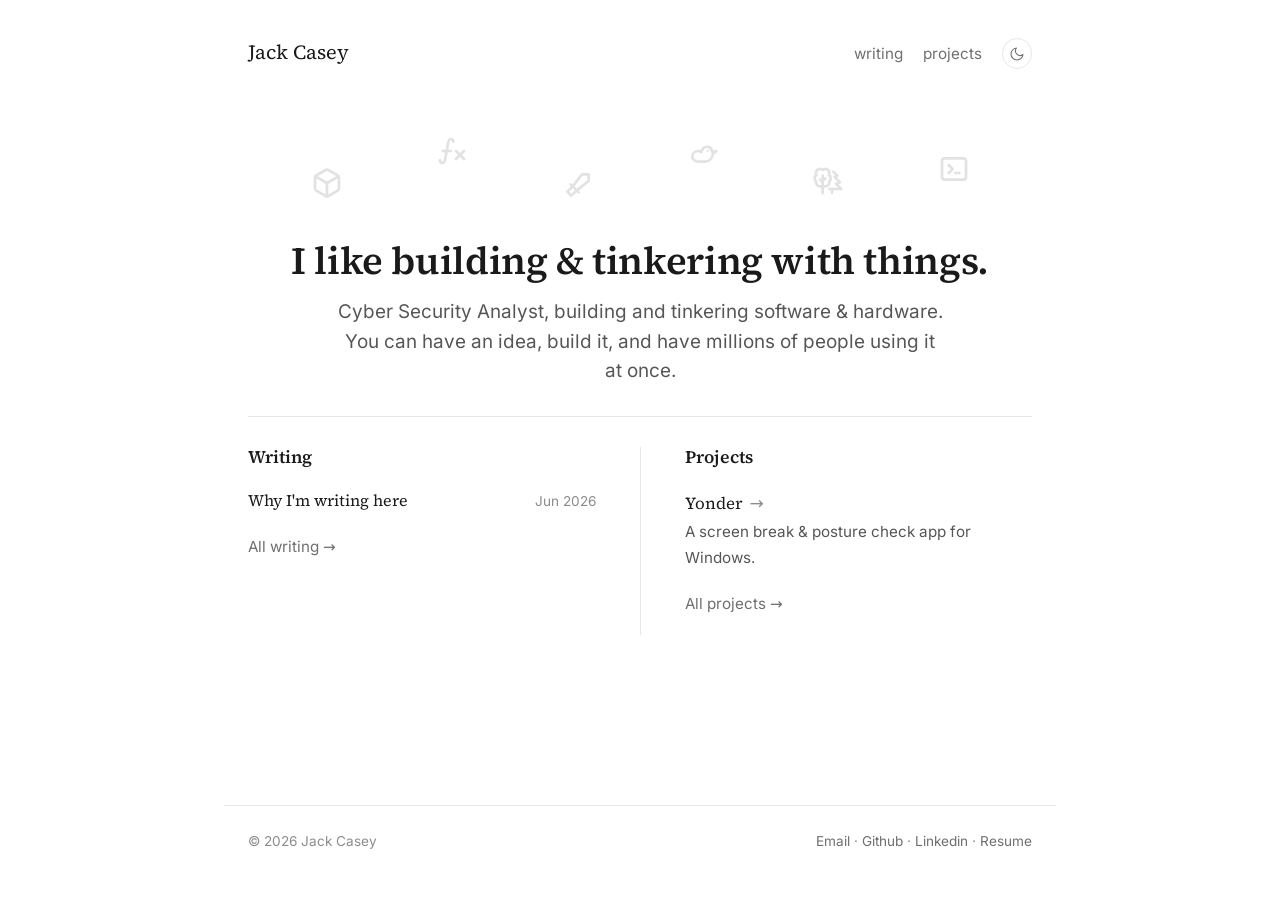
==== index.html @ 2801d140 "update" ====
<!doctype html>
<html lang="en">
<head>
  <meta charset="utf-8">
  <meta name="viewport" content="width=device-width, initial-scale=1">
  <title>Jack Casey — security engineer and builder</title>
  <meta name="description" content="Personal site of Jack Casey — security engineer who likes building clean software that people actually use.">
  <link rel="icon" href="/assets/favicon.svg" type="image/svg+xml">
  <link rel="stylesheet" href="/assets/style.css">
  <script src="/assets/theme.js"></script>
</head>
<body>
  <a class="skip-link" href="#main">Skip to content</a>

  <header class="site-header wrap">
    <a class="brand" href="/">Jack Casey</a>
    <nav class="site-nav" aria-label="Primary">
      <a href="/writing/">Writing</a>
      <a href="/projects/">Projects</a>
      <button class="theme-toggle" type="button" data-theme-toggle aria-label="Toggle dark mode" aria-pressed="false">
        <svg class="icon icon-moon" viewBox="0 0 24 24" fill="none" stroke="currentColor" stroke-width="1.6" stroke-linecap="round" stroke-linejoin="round" aria-hidden="true"><path d="M21 12.8A9 9 0 1 1 11.2 3a7 7 0 0 0 9.8 9.8z"/></svg>
        <svg class="icon icon-sun" viewBox="0 0 24 24" fill="none" stroke="currentColor" stroke-width="1.6" stroke-linecap="round" stroke-linejoin="round" aria-hidden="true"><circle cx="12" cy="12" r="4"/><path d="M12 2v2M12 20v2M4.9 4.9l1.4 1.4M17.7 17.7l1.4 1.4M2 12h2M20 12h2M4.9 19.1l1.4-1.4M17.7 6.3l1.4-1.4"/></svg>
      </button>
    </nav>
  </header>

  <main class="wrap fade-in" id="main">
    <section class="intro">
      <div class="doodles" aria-hidden="true">
    <span class="doodle d-cube p1"><svg viewBox="0 0 24 24" fill="none" stroke="currentColor" stroke-width="2" stroke-linecap="round" stroke-linejoin="round"><path d="M21 16.008v-8.018a1.98 1.98 0 0 0 -1 -1.717l-7 -4.008a2.016 2.016 0 0 0 -2 0l-7 4.008c-.619 .355 -1 1.01 -1 1.718v8.018c0 .709 .381 1.363 1 1.717l7 4.008a2.016 2.016 0 0 0 2 0l7 -4.008c.619 -.355 1 -1.01 1 -1.718z"/><path d="M12 22v-10"/><path d="M12 12l8.73 -5.04"/><path d="M3.27 6.96l8.73 5.04"/></svg></span>
    <span class="doodle d-sword p2"><svg viewBox="0 0 24 24" fill="none" stroke="currentColor" stroke-width="2" stroke-linecap="round" stroke-linejoin="round"><path d="M20 4v5l-9 7l-4 4l-3 -3l4 -4l7 -9z"/><path d="M6.5 11.5l6 6"/></svg></span>
    <span class="doodle d-math p3"><svg viewBox="0 0 24 24" fill="none" stroke="currentColor" stroke-width="2" stroke-linecap="round" stroke-linejoin="round"><path d="M3 19a2 2 0 0 0 2 2c2 0 2 -4 3 -9s1 -9 3 -9a2 2 0 0 1 2 2"/><path d="M5 12h6"/><path d="M15 12l6 6"/><path d="M15 18l6 -6"/></svg></span>
    <span class="doodle d-terminal p4"><svg viewBox="0 0 24 24" fill="none" stroke="currentColor" stroke-width="2" stroke-linecap="round" stroke-linejoin="round"><path d="M8 9l3 3l-3 3"/><path d="M13 15l3 0"/><path d="M3 4m0 2a2 2 0 0 1 2 -2h14a2 2 0 0 1 2 2v12a2 2 0 0 1 -2 2h-14a2 2 0 0 1 -2 -2z"/></svg></span>
    <span class="doodle d-trees p5"><svg viewBox="0 0 24 24" fill="none" stroke="currentColor" stroke-width="2" stroke-linecap="round" stroke-linejoin="round"><path d="M16 5l3 3l-2 1l4 4l-3 1l4 4h-9"/><path d="M15 21l0 -3"/><path d="M8 13l-2 -2"/><path d="M8 12l2 -2"/><path d="M8 21v-13"/><path d="M5.824 16a3 3 0 0 1 -2.743 -3.69a3 3 0 0 1 .304 -4.833a3 3 0 0 1 4.615 -3.707a3 3 0 0 1 4.614 3.707a3 3 0 0 1 .305 4.833a3 3 0 0 1 -2.919 3.695h-4z"/></svg></span>
    <span class="doodle d-duck p6"><svg viewBox="0 0 24 24" fill="none" stroke="currentColor" stroke-width="2" stroke-linecap="round" stroke-linejoin="round"><path d="M4 14.8 C4 12.3 6 10.5 8.5 10.5 C9.4 10.5 10.2 10.8 10.9 11.3 C11.1 8.8 13.2 7 15.6 7.4 C17.4 7.7 18.7 9.2 18.8 11 L22 10.7 L19.4 12.6 C19.3 15.9 16.7 18.5 13.4 18.5 H9 C6.2 18.5 4 16.8 4 14.8 Z"/><circle cx="15.6" cy="10.4" r="0.8" fill="currentColor" stroke="none"/></svg></span>
  </div>
      <h1>I like building & tinkering with things.</h1>
      <p class="lede">Cyber Security Analyst, building and tinkering software & hardware. You can have an idea, build it, and have millions of people using it at once.</p>
    </section>

    <div class="pillars">
      <section id="writing" class="pillar">
        <h2>Writing</h2>
        <ul class="post-list compact">
          <li><a href="/writing/welcome.html">Why I'm writing here</a><span class="date">Jun 2026</span></li>
        </ul>
        <p class="more-link"><a href="/writing/">All writing →</a></p>
      </section>

      <section id="projects" class="pillar">
        <h2>Projects</h2>
        <ul class="project-list">
          <li>
            <a class="project-link" href="/projects/yonder.html">
              <span class="project-row"><span class="project-name">Yonder</span><span class="project-arrow" aria-hidden="true">→</span></span>
              <span class="project-blurb">A screen break & posture check app for Windows.</span>
            </a>
          </li>
        </ul>
        <p class="more-link"><a href="/projects/">All projects →</a></p>
      </section>
    </div>
  </main>

  <footer class="site-footer wrap" id="contact">
    <span>© 2026 Jack Casey</span>
    <span class="footer-links">
      <a href="mailto:jmtcasey@gmail.com">Email</a> ·
      <a href="https://github.com/JMTC-dev">Github</a> ·
      <a href="https://www.linkedin.com/in/jmtcasey">Linkedin</a> ·
      <a href="/assets/jack-casey-resume.pdf">Resume</a>
    </span>
  </footer>

  <script src="/assets/doodles.js"></script>
</body>
</html>
---- assets/style.css ----
/* ============================================================
   Personal site — design system
   One stylesheet. No build, no npm. Fonts self-hosted (no external
   requests). Serif headings + sans body. Light + dark.
   ============================================================ */

@font-face {
  font-family: "Source Serif 4 var";
  font-weight: 200 900;
  font-style: normal;
  font-display: swap;
  src: url("/assets/fonts/source-serif-4-var.woff2") format("woff2");
}
@font-face {
  font-family: "Inter var";
  font-weight: 100 900;
  font-style: normal;
  font-display: swap;
  src: url("/assets/fonts/inter-var.woff2") format("woff2");
}

/* ---- Theme tokens ---- */
:root {
  --bg:     #ffffff;
  --ink:    #1a1a1a;
  --body:   #262626;
  --muted:  #565656;
  --nav:    #6f6f6f;
  --faint:  #8c8c8c;
  --line:   #e7e7e7;
  --card:   #f4f4f4;

  --font-serif: "Source Serif 4 var", Georgia, Cambria, "Times New Roman", serif;
  --font-sans:  "Inter var", -apple-system, "Segoe UI", system-ui, Roboto,
                "Helvetica Neue", Arial, sans-serif;

  --measure: 52rem;   /* wide container */
  --text:    34rem;   /* readable line length */
  --pad-x: 1.5rem;
}

@media (prefers-color-scheme: dark) {
  :root:not([data-theme]) {
    --bg:    #121212;
    --ink:   #f2f2f2;
    --body:  #dcdcdc;
    --muted: #a8a8a8;
    --nav:   #9a9a9a;
    --faint: #7c7c7c;
    --line:  #2a2a2a;
    --card:  #1e1e1e;
  }
}
:root[data-theme="dark"] {
  --bg:    #121212;
  --ink:   #f2f2f2;
  --body:  #dcdcdc;
  --muted: #a8a8a8;
  --nav:   #9a9a9a;
  --faint: #7c7c7c;
  --line:  #2a2a2a;
  --card:  #1e1e1e;
}

/* ---- Base ---- */
*, *::before, *::after { box-sizing: border-box; }
html { -webkit-text-size-adjust: 100%; scroll-behavior: smooth; }
body {
  margin: 0;
  min-height: 100vh;
  min-height: 100svh;
  display: flex;
  flex-direction: column;
  background: var(--bg);
  color: var(--body);
  font-family: var(--font-sans);
  font-size: 1.0625rem;      /* 17px */
  line-height: 1.65;
  text-rendering: optimizeLegibility;
  -webkit-font-smoothing: antialiased;
}
/* Header pinned top, footer pinned bottom, content balanced between */
main { flex: 1 0 auto; display: flex; flex-direction: column; justify-content: center; padding-block: 1.5rem; }
/* Content pages (writing, projects, posts) sit at the top, not vertically centered */
main.flow { justify-content: flex-start; padding-top: 0.5rem; }
img { max-width: 100%; height: auto; }
a { color: var(--ink); text-decoration: none; }

/* ---- Layout ---- */
.wrap {
  width: 100%;
  max-width: var(--measure);
  margin-inline: auto;
  padding-inline: var(--pad-x);
}

/* ---- Skip link ---- */
.skip-link {
  position: absolute;
  left: -9999px; top: 0;
  background: var(--ink);
  color: var(--bg);
  padding: 0.5rem 0.875rem;
  border-radius: 6px;
  z-index: 10;
}
.skip-link:focus { left: 0.5rem; top: 0.5rem; }

/* ---- Header ---- */
.site-header {
  display: flex;
  align-items: baseline;
  justify-content: space-between;
  gap: 1rem;
  flex-wrap: wrap;
  padding-top: 2.25rem;
  padding-bottom: 0.5rem;
}
.brand { font-family: var(--font-serif); font-size: 1.25rem; color: var(--ink); }
.brand:hover { color: var(--ink); }

.site-nav {
  display: flex;
  align-items: center;
  gap: 1.25rem;
  flex-wrap: wrap;
  font-size: 0.95rem;
  text-transform: lowercase;
}
.site-nav a { color: var(--nav); }
.site-nav a:hover { color: var(--ink); }
.site-nav a[aria-current="page"] { color: var(--ink); }

/* ---- Theme toggle ---- */
.theme-toggle {
  display: inline-flex;
  align-items: center;
  justify-content: center;
  width: 1.9rem; height: 1.9rem;
  padding: 0;
  border: 1px solid var(--line);
  border-radius: 999px;
  background: transparent;
  color: var(--nav);
  cursor: pointer;
}
.theme-toggle:hover { color: var(--ink); border-color: var(--faint); }
.theme-toggle .icon { width: 1rem; height: 1rem; display: block; }
.theme-toggle .icon-sun  { display: none; }
:root[data-theme="dark"] .theme-toggle .icon-sun  { display: block; }
:root[data-theme="dark"] .theme-toggle .icon-moon { display: none; }
@media (prefers-color-scheme: dark) {
  :root:not([data-theme]) .theme-toggle .icon-sun  { display: block; }
  :root:not([data-theme]) .theme-toggle .icon-moon { display: none; }
}

/* ---- Typography ---- */
h1, h2, h3 { font-family: var(--font-serif); color: var(--ink); font-weight: 600; line-height: 1.15; }
h1 { font-size: clamp(1.9rem, 4.5vw, 2.4rem); letter-spacing: -0.01em; margin: 0 0 1.1rem; }
h2 { font-size: 1.5rem; margin: 0 0 1rem; }
h3 { font-size: 1.15rem; margin: 1.75rem 0 0.4rem; }

main p { max-width: var(--text); margin: 0 0 1.15rem; }
main a { text-decoration: underline; text-underline-offset: 2px; text-decoration-thickness: 1px; }
main a:hover { text-decoration-thickness: 2px; }

.lede {
  font-size: 1.18rem;
  line-height: 1.55;
  color: var(--muted);
  margin: 0 0 0;
  max-width: 33rem;
}
.muted { color: var(--muted); }

/* ---- Home: centered masthead + two pillars ---- */
.intro { text-align: center; padding: 0.5rem 0 1.9rem; position: relative; }
.intro h1 { margin: 0 0 0.9rem; }
.intro .lede { max-width: 38rem; margin-left: auto; margin-right: auto; }

.pillars {
  display: grid;
  grid-template-columns: 1fr 1fr;
  border-top: 1px solid var(--line);
  padding-top: 1.9rem;
}
.pillar { scroll-margin-top: 1.5rem; }
.pillar:first-child { padding-right: 2.75rem; }
.pillar:last-child { padding-left: 2.75rem; border-left: 1px solid var(--line); }
.pillar h2 { font-size: 1.1rem; margin: 0 0 0.85rem; }

@media (max-width: 40rem) {
  .pillars { grid-template-columns: 1fr; padding-top: 1.5rem; }
  .pillar:first-child { padding-right: 0; padding-bottom: 1.5rem; }
  .pillar:last-child { padding-left: 0; border-left: 0; border-top: 1px solid var(--line); padding-top: 1.5rem; }
}

/* ---- Projects list (home) ---- */
.project-list { list-style: none; padding: 0; margin: 0; max-width: none; }
.project-list li + li { border-top: 1px solid var(--line); }
.project-link { display: block; padding: 0.5rem 0; text-decoration: none; }
.project-row { display: flex; align-items: baseline; gap: 0.4rem; }
.project-name { font-family: var(--font-serif); color: var(--ink); font-size: 1.05rem; }
.project-arrow { color: var(--faint); transition: transform 0.18s ease, color 0.18s ease; }
.project-link:hover .project-name { text-decoration: underline; text-underline-offset: 3px; }
.project-link:hover .project-arrow { transform: translateX(3px); color: var(--ink); }
.project-blurb { display: block; color: var(--muted); font-size: 0.95rem; margin-top: 2px; }

/* Projects index page */
.project-index { width: 100%; max-width: 40rem; margin-inline: auto; }
.project-index .project-list { border-top: 1px solid var(--line); margin-top: 1.5rem; }
.project-index .project-list li:first-child { border-top: 0; }
.project-index .project-link { padding: 0.85rem 0; }

/* ---- Project page ---- */
.project-page { width: 100%; max-width: 42rem; margin-inline: auto; }
.project-meta { display: flex; flex-wrap: wrap; align-items: center; gap: 8px 10px; margin: 0.25rem 0 1.5rem; }
.tag { font-size: 0.78rem; color: var(--muted); background: var(--card); border-radius: 6px; padding: 3px 9px; }
.tag-status { display: inline-flex; align-items: center; gap: 6px; color: #8a6314; background: #f3e7d0; }
.tag-status .dot { width: 6px; height: 6px; border-radius: 50%; background: #c2904a; flex: none; }
:root[data-theme="dark"] .tag-status { color: #d6a85c; background: #322816; }
@media (prefers-color-scheme: dark) {
  :root:not([data-theme]) .tag-status { color: #d6a85c; background: #322816; }
}
.project-media {
  display: block; width: 100%; height: auto;
  border: 1px solid var(--line); border-radius: 10px;
  background: var(--card); margin: 0 0 1.5rem;
}
.project-media.placeholder {
  aspect-ratio: 16 / 9;
  display: flex; align-items: center; justify-content: center;
  color: var(--faint); font-size: 0.85rem;
}
.feature-list { list-style: none; padding: 0; margin: 1.25rem 0; max-width: 38rem; }
.feature-list li { position: relative; padding-left: 1.1rem; margin: 0.55rem 0; color: var(--body); }
.feature-list li::before { content: ""; position: absolute; left: 0; top: 0.68em; width: 5px; height: 5px; border-radius: 50%; background: var(--faint); }

/* ---- Page-load reveal, gentle entrance, smooth page transitions ---- */
/* Hold the page until everything has loaded (only when JS is present), then
   fade it in. With JS off there's no .js class, so the page just shows. */
html.js body > * { opacity: 0; }
html.js.loaded body > * { opacity: 1; transition: opacity 0.45s ease; }

/* Loading spinner — only appears if the load takes longer than a moment. */
html.loading::after {
  content: "";
  position: fixed; top: 50%; left: 50%;
  width: 26px; height: 26px; margin: -13px 0 0 -13px;
  border: 2px solid var(--line); border-top-color: var(--nav); border-radius: 50%;
  opacity: 0; z-index: 50;
  animation: spin 0.7s linear infinite, loaderIn 0.2s ease 0.25s forwards;
}
@keyframes spin { to { transform: rotate(360deg); } }
@keyframes loaderIn { to { opacity: 1; } }

@media (prefers-reduced-motion: no-preference) {
  html.loaded .fade-in { animation: fadeUp 0.45s ease both; }
  @keyframes fadeUp { from { opacity: 0; transform: translateY(8px); } to { opacity: 1; transform: none; } }
  /* Cross-document fade when navigating. Pure CSS; unsupported browsers just navigate. */
  @view-transition { navigation: auto; }
}

/* Reduced motion: skip the hold and spinner, show content immediately. */
@media (prefers-reduced-motion: reduce) {
  html.js body > * { opacity: 1; }
  html.loading::after { display: none; }
}

/* Utility */
.text-center { text-align: center; }

/* Smooth colour fade when toggling light/dark (only during the toggle itself). */
@media (prefers-reduced-motion: no-preference) {
  html.theme-anim, html.theme-anim *,
  html.theme-anim *::before, html.theme-anim *::after {
    transition: background-color 0.3s ease, color 0.3s ease,
                border-color 0.3s ease, fill 0.3s ease !important;
  }
}

/* ---- Doodles: faint, clickable easter eggs floating above the hero ---- */
.doodles {
  position: absolute; left: 0; right: 0; bottom: 100%; height: 112px;
  pointer-events: none; overflow: visible;
}
.doodle {
  position: absolute; width: 32px; height: 32px;
  color: var(--ink); opacity: 0.12;
  pointer-events: auto; cursor: pointer;
  transition: opacity 0.3s ease;
}
.doodle svg { width: 100%; height: 100%; display: block; overflow: visible; }
.doodle:hover { opacity: 0.3; }
.doodle.is-playing { opacity: 1; }

/* loose cluster, floating in the band just above the headline */
.p1 { top: 48px; left: 8%; }
.p3 { top: 16px; left: 24%; }
.p2 { top: 50px; left: 40%; }
.p6 { top: 18px; left: 56%; }
.p5 { top: 46px; left: 72%; }
.p4 { top: 34px; left: 88%; }

/* Hidden on narrower screens where there isn't room above the hero. */
@media (max-width: 64rem) { .doodles { display: none; } }

/* ---- Click effects ---- */
.fx { position: absolute; left: 50%; top: 0; pointer-events: none; }
.fx-eq, .fx-quack, .fx-code, .fx-shout { white-space: nowrap; }
.fx-eq    { top: -10px; font-family: var(--font-serif); font-size: 13px; color: var(--ink); animation: fx-rise 1.5s ease forwards; }
.fx-quack { top: -15px; background: var(--ink); color: var(--bg); font-size: 11px; font-weight: 500; padding: 2px 8px; border-radius: 10px; animation: fx-rise 1.3s ease forwards; }
.fx-code  { top: -13px; background: var(--card); border: 1px solid var(--line); border-radius: 5px; padding: 3px 7px; font-family: ui-monospace, "Consolas", monospace; font-size: 11px; color: var(--ink); animation: fx-rise 1.7s ease forwards; }
.fx-shout { top: 6px; font-family: var(--font-serif); font-weight: 500; font-size: 15px; letter-spacing: .04em; color: var(--ink); animation: fx-shout 1.4s ease forwards; }
.fx-leaves i { position: absolute; left: 50%; top: 50%; width: 6px; height: 6px; border-radius: 0 60% 0 60%; background: #5e9c54; opacity: 0; animation: fx-leaf 1.5s ease-in forwards; }
.fx-leaves i:nth-child(1){ --lx:-14px; animation-delay: 0s; }
.fx-leaves i:nth-child(2){ --lx:11px;  animation-delay: .12s; }
.fx-leaves i:nth-child(3){ --lx:-4px;  animation-delay: .24s; }
.fx-leaves i:nth-child(4){ --lx:16px;  animation-delay: .36s; }
.fx-leaves i:nth-child(5){ --lx:-12px; animation-delay: .48s; }
.fx-leaves i:nth-child(6){ --lx:4px;   animation-delay: .1s; }
@keyframes fx-rise  { 0%{opacity:0; transform:translate(-50%,4px) scale(.85)} 18%{opacity:1; transform:translate(-50%,-8px) scale(1)} 78%{opacity:1; transform:translate(-50%,-10px)} 100%{opacity:0; transform:translate(-50%,-16px)} }
@keyframes fx-shout { 0%{opacity:0; transform:translate(-50%,0) scale(.6)} 25%{opacity:1; transform:translate(-50%,-6px) scale(1.18)} 60%{opacity:1; transform:translate(-50%,-12px) scale(1)} 100%{opacity:0; transform:translate(-50%,-46px) scale(1)} }
@keyframes fx-leaf  { 0%{opacity:.85; transform:translate(-50%,-2px) rotate(0)} 100%{opacity:0; transform:translate(calc(-50% + var(--lx)), 42px) rotate(200deg)} }

@media (prefers-reduced-motion: no-preference) {
  .doodle { animation: doodle-float 5.5s ease-in-out infinite; }
  .doodle.d-sword    { animation-delay: .6s; }
  .doodle.d-math     { animation-delay: 1.2s; }
  .doodle.d-terminal { animation-delay: 1.8s; }
  .doodle.d-trees    { animation-delay: 2.4s; }
  .doodle.d-duck     { animation-delay: 3s; }
  .doodle.is-active         { animation: doodle-boop 0.5s ease; }
  .doodle.d-cube.is-active  { animation: cube-solve 0.9s ease; }
  .doodle.d-duck.is-active  { animation: doodle-bob 0.6s ease; }
  .doodle.d-sword.is-active { animation: doodle-swing 0.5s ease; }
  @keyframes doodle-float { 0%,100%{transform:translateY(0)} 50%{transform:translateY(-6px)} }
  @keyframes doodle-boop  { 0%{transform:scale(1) rotate(0)} 30%{transform:scale(1.28) rotate(-8deg)} 60%{transform:scale(.96) rotate(6deg)} 100%{transform:scale(1) rotate(0)} }
  @keyframes doodle-bob   { 0%{transform:translateY(0) rotate(0)} 25%{transform:translateY(-7px) rotate(-7deg)} 50%{transform:translateY(0)} 75%{transform:translateY(-4px) rotate(5deg)} 100%{transform:translateY(0) rotate(0)} }
  @keyframes doodle-swing { 0%{transform:rotate(0)} 30%{transform:rotate(-24deg)} 60%{transform:rotate(13deg)} 100%{transform:rotate(0)} }
  @keyframes cube-solve   { 0%{transform:rotate(0); color:var(--ink)} 18%{color:#e74c3c} 38%{color:#3498db} 58%{color:#2ecc71} 78%{color:#f1c40f} 100%{transform:rotate(360deg); color:var(--ink)} }
}

hr { border: 0; border-top: 1px solid var(--line); margin: 2.5rem 0; }

blockquote {
  max-width: var(--text);
  margin: 1.5rem 0;
  padding-left: 1.1rem;
  border-left: 2px solid var(--line);
  color: var(--muted);
  font-style: italic;
}

ul, ol { max-width: var(--text); padding-left: 1.25rem; margin: 0 0 1.15rem; }
li { margin: 0.3rem 0; }

code {
  font-family: ui-monospace, "Cascadia Code", "Consolas", "SFMono-Regular", monospace;
  font-size: 0.9em;
  background: var(--card);
  padding: 0.1em 0.35em;
  border-radius: 4px;
}

.post-meta { font-size: 0.875rem; color: var(--faint); margin: -0.25rem 0 1.5rem; }
.backlink { font-size: 0.85rem; margin: 0 0 0.25rem; }
.backlink a { color: var(--nav); text-decoration: none; }
.backlink a:hover { color: var(--ink); }

/* ---- Writing list ---- */
.post-list { list-style: none; padding: 0; margin: 0; max-width: none; }
.post-list li {
  display: flex;
  justify-content: space-between;
  align-items: baseline;
  gap: 1rem;
  padding: 0.95rem 0;
  border-top: 1px solid var(--line);
}
.post-list a { font-family: var(--font-serif); color: var(--ink); text-decoration: none; font-size: 1.1rem; }
.post-list a:hover { text-decoration: underline; text-underline-offset: 3px; }
.post-list .date { font-size: 0.85rem; color: var(--faint); white-space: nowrap; }
.post-list.compact li { padding: 0.4rem 0; border-top: 0; }
.post-list.compact li:not(:first-child) { border-top: 1px solid var(--line); }
.post-list.compact a { font-size: 1rem; }
.more-link { margin-top: 0.85rem; font-size: 0.95rem; }
.more-link a { color: var(--nav); text-decoration: none; }
.more-link a:hover { color: var(--ink); text-decoration: underline; text-underline-offset: 3px; }

/* ---- Writing index (list with excerpts) ---- */
.writing-index { width: 100%; max-width: 40rem; margin-inline: auto; }
.entry-list { list-style: none; padding: 0; margin: 1.5rem 0 0; max-width: none; }
.entry-list li { border-top: 1px solid var(--line); }
.entry { display: block; padding: 1rem 0; text-decoration: none; }
.entry-head { display: flex; justify-content: space-between; align-items: baseline; gap: 1rem; }
.entry-title { font-family: var(--font-serif); color: var(--ink); font-size: 1.15rem; }
.entry:hover .entry-title { text-decoration: underline; text-underline-offset: 3px; }
.entry-date { font-size: 0.85rem; color: var(--faint); white-space: nowrap; }
.entry-excerpt { display: block; color: var(--muted); font-size: 0.95rem; margin-top: 4px; line-height: 1.5; }

/* ---- Blog post (editorial) ---- */
.post { width: 100%; max-width: 34rem; margin-inline: auto; }
.post .backlink { margin-bottom: 1.25rem; }
.post-kicker { font-size: 0.78rem; color: var(--muted); text-transform: uppercase; letter-spacing: 0.08em; margin: 0 0 0.6rem; }
.post-title { font-size: clamp(1.9rem, 4.5vw, 2.4rem); line-height: 1.15; margin: 0 0 1.1rem; }
.post-rule { height: 1px; background: var(--line); margin: 0 0 1.6rem; }
.post-body p { font-size: 1.0625rem; line-height: 1.75; margin: 0 0 1.2rem; max-width: none; }
.post-body .post-lead { font-size: 1.2rem; line-height: 1.6; color: var(--ink); }
.post-back { margin: 2.5rem 0 0; padding-top: 1.5rem; border-top: 1px solid var(--line); font-size: 0.9rem; }
.post-back a { color: var(--nav); text-decoration: none; }
.post-back a:hover { color: var(--ink); }

/* Post media + code blocks */
.post-body figure { margin: 1.6rem 0; max-width: none; }
.post-body img,
.post-body video {
  display: block; width: 100%; height: auto;
  border: 1px solid var(--line); border-radius: 10px; background: var(--card);
}
.post-body figcaption { margin-top: 0.5rem; font-size: 0.85rem; color: var(--muted); text-align: center; }
.post-body pre {
  font-family: ui-monospace, "Cascadia Code", "Consolas", "SFMono-Regular", monospace;
  background: var(--card); border: 1px solid var(--line); border-radius: 10px;
  padding: 1rem 1.1rem; margin: 1.5rem 0; max-width: none;
  overflow-x: auto; font-size: 0.92rem; line-height: 1.6;
}
.post-body pre code { background: none; padding: 0; font-size: inherit; border-radius: 0; }

/* highlight.js theme (self-hosted), tuned to the site palette, light + dark */
.hljs { color: var(--body); background: transparent;
  --hl-keyword: #7a4fb0; --hl-string: #3f7d3f; --hl-number: #b5651d;
  --hl-title: #2b6cb0; --hl-attr: #8a6314; --hl-comment: var(--faint);
}
:root[data-theme="dark"] .hljs {
  --hl-keyword: #c4a0ff; --hl-string: #9ece6a; --hl-number: #e0a060;
  --hl-title: #7aa2f7; --hl-attr: #d6a85c;
}
@media (prefers-color-scheme: dark) {
  :root:not([data-theme]) .hljs {
    --hl-keyword: #c4a0ff; --hl-string: #9ece6a; --hl-number: #e0a060;
    --hl-title: #7aa2f7; --hl-attr: #d6a85c;
  }
}
.hljs-comment, .hljs-quote { color: var(--hl-comment); font-style: italic; }
.hljs-keyword, .hljs-built_in, .hljs-literal, .hljs-type,
.hljs-selector-tag, .hljs-doctag { color: var(--hl-keyword); }
.hljs-string, .hljs-regexp, .hljs-meta .hljs-string, .hljs-addition { color: var(--hl-string); }
.hljs-number, .hljs-symbol, .hljs-bullet { color: var(--hl-number); }
.hljs-title, .hljs-title.function_, .hljs-title.class_,
.hljs-section, .hljs-name, .hljs-selector-id, .hljs-selector-class { color: var(--hl-title); }
.hljs-attr, .hljs-attribute, .hljs-property, .hljs-variable,
.hljs-template-variable, .hljs-params, .hljs-meta { color: var(--hl-attr); }
.hljs-emphasis { font-style: italic; }
.hljs-strong { font-weight: 500; }

/* ---- Projects ---- */
.project { padding: 1.4rem 0; border-top: 1px solid var(--line); max-width: none; }
.project:first-of-type { border-top: 0; padding-top: 0; }
.project h3 { margin: 0 0 0.3rem; }
.project p { margin: 0 0 0.45rem; color: var(--body); }
.project .links { font-size: 0.875rem; margin: 0; }
.project .links a { color: var(--nav); }
.project .links a:hover { color: var(--ink); }

/* ---- Contact / link rows ---- */
.linklist { list-style: none; padding: 0; margin: 1.5rem 0 0; max-width: none; }
.linklist li {
  display: flex;
  gap: 1.5rem;
  padding: 0.85rem 0;
  border-top: 1px solid var(--line);
}
.linklist li:last-child { border-bottom: 1px solid var(--line); }
.linklist .label { font-size: 0.85rem; color: var(--faint); min-width: 6rem; }

/* ---- Footer ---- */
.site-footer {
  border-top: 1px solid var(--line);
  padding-top: 1.5rem;
  padding-bottom: 3rem;
  margin-top: 1rem;
  font-size: 0.85rem;
  color: var(--faint);
  display: flex;
  justify-content: space-between;
  flex-wrap: wrap;
  gap: 0.75rem;
}
.site-footer a { color: var(--nav); }
.site-footer a:hover { color: var(--ink); }

/* ---- Small screens ---- */
@media (max-width: 34rem) {
  .site-header { padding-top: 1.75rem; }
  .site-nav { gap: 0.95rem; row-gap: 0.5rem; }
  .lede { font-size: 1.1rem; }
  .home-grid { grid-template-columns: 1fr; gap: 1.25rem; }
}

@media (prefers-reduced-motion: reduce) {
  html { scroll-behavior: auto; }
}
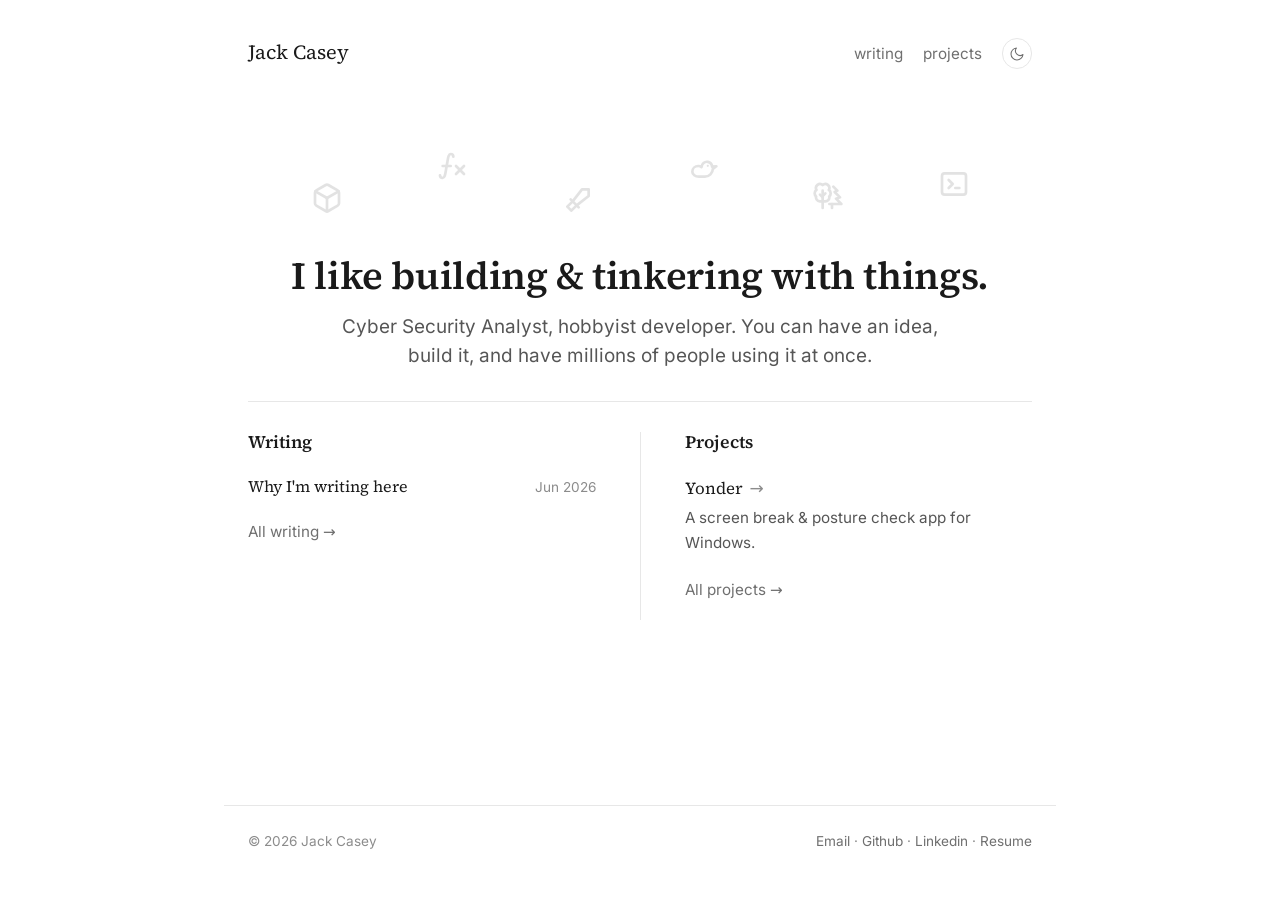
==== commit a85ec59d: "update" ====
--- a/index.html
+++ b/index.html
@@ -6,6 +6,8 @@
   <title>Jack Casey — security engineer and builder</title>
   <meta name="description" content="Personal site of Jack Casey — security engineer who likes building clean software that people actually use.">
   <link rel="icon" href="/assets/favicon.svg" type="image/svg+xml">
+  <link rel="preload" href="/assets/fonts/source-serif-4-var.woff2" as="font" type="font/woff2" crossorigin>
+  <link rel="preload" href="/assets/fonts/inter-var.woff2" as="font" type="font/woff2" crossorigin>
   <link rel="stylesheet" href="/assets/style.css">
   <script src="/assets/theme.js"></script>
 </head>
@@ -35,7 +37,7 @@
     <span class="doodle d-duck p6"><svg viewBox="0 0 24 24" fill="none" stroke="currentColor" stroke-width="2" stroke-linecap="round" stroke-linejoin="round"><path d="M4 14.8 C4 12.3 6 10.5 8.5 10.5 C9.4 10.5 10.2 10.8 10.9 11.3 C11.1 8.8 13.2 7 15.6 7.4 C17.4 7.7 18.7 9.2 18.8 11 L22 10.7 L19.4 12.6 C19.3 15.9 16.7 18.5 13.4 18.5 H9 C6.2 18.5 4 16.8 4 14.8 Z"/><circle cx="15.6" cy="10.4" r="0.8" fill="currentColor" stroke="none"/></svg></span>
   </div>
       <h1>I like building & tinkering with things.</h1>
-      <p class="lede">Cyber Security Analyst, building and tinkering software & hardware. You can have an idea, build it, and have millions of people using it at once.</p>
+      <p class="lede">Cyber Security Analyst, hobbyist developer. You can have an idea, build it, and have millions of people using it at once.</p>
     </section>
 
     <div class="pillars">
--- a/assets/style.css
+++ b/assets/style.css
@@ -236,35 +236,12 @@
 .feature-list li { position: relative; padding-left: 1.1rem; margin: 0.55rem 0; color: var(--body); }
 .feature-list li::before { content: ""; position: absolute; left: 0; top: 0.68em; width: 5px; height: 5px; border-radius: 50%; background: var(--faint); }
 
-/* ---- Page-load reveal, gentle entrance, smooth page transitions ---- */
-/* Hold the page until everything has loaded (only when JS is present), then
-   fade it in. With JS off there's no .js class, so the page just shows. */
-html.js body > * { opacity: 0; }
-html.js.loaded body > * { opacity: 1; transition: opacity 0.45s ease; }
-
-/* Loading spinner — only appears if the load takes longer than a moment. */
-html.loading::after {
-  content: "";
-  position: fixed; top: 50%; left: 50%;
-  width: 26px; height: 26px; margin: -13px 0 0 -13px;
-  border: 2px solid var(--line); border-top-color: var(--nav); border-radius: 50%;
-  opacity: 0; z-index: 50;
-  animation: spin 0.7s linear infinite, loaderIn 0.2s ease 0.25s forwards;
-}
-@keyframes spin { to { transform: rotate(360deg); } }
-@keyframes loaderIn { to { opacity: 1; } }
-
+/* ---- Gentle entrance ---- */
+/* A plain fade-in on load. Deliberately no "hide until fully loaded" reveal and
+   no cross-document @view-transition — both flickered on iOS WebKit. */
 @media (prefers-reduced-motion: no-preference) {
-  html.loaded .fade-in { animation: fadeUp 0.45s ease both; }
+  .fade-in { animation: fadeUp 0.5s ease both; }
   @keyframes fadeUp { from { opacity: 0; transform: translateY(8px); } to { opacity: 1; transform: none; } }
-  /* Cross-document fade when navigating. Pure CSS; unsupported browsers just navigate. */
-  @view-transition { navigation: auto; }
-}
-
-/* Reduced motion: skip the hold and spinner, show content immediately. */
-@media (prefers-reduced-motion: reduce) {
-  html.js body > * { opacity: 1; }
-  html.loading::after { display: none; }
 }
 
 /* Utility */
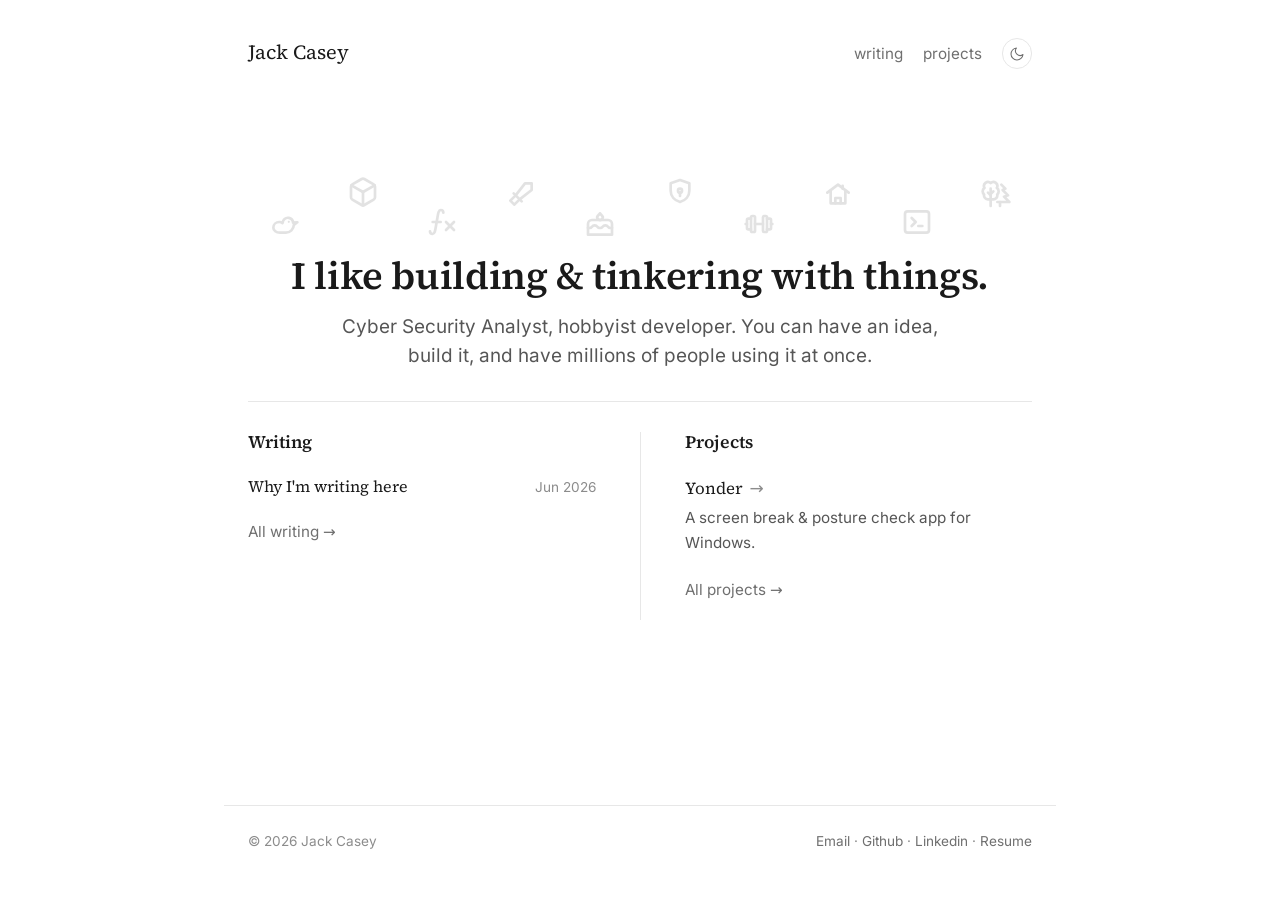
==== commit 683f6844: "icons" ====
--- a/index.html
+++ b/index.html
@@ -29,13 +29,17 @@
   <main class="wrap fade-in" id="main">
     <section class="intro">
       <div class="doodles" aria-hidden="true">
-    <span class="doodle d-cube p1"><svg viewBox="0 0 24 24" fill="none" stroke="currentColor" stroke-width="2" stroke-linecap="round" stroke-linejoin="round"><path d="M21 16.008v-8.018a1.98 1.98 0 0 0 -1 -1.717l-7 -4.008a2.016 2.016 0 0 0 -2 0l-7 4.008c-.619 .355 -1 1.01 -1 1.718v8.018c0 .709 .381 1.363 1 1.717l7 4.008a2.016 2.016 0 0 0 2 0l7 -4.008c.619 -.355 1 -1.01 1 -1.718z"/><path d="M12 22v-10"/><path d="M12 12l8.73 -5.04"/><path d="M3.27 6.96l8.73 5.04"/></svg></span>
-    <span class="doodle d-sword p2"><svg viewBox="0 0 24 24" fill="none" stroke="currentColor" stroke-width="2" stroke-linecap="round" stroke-linejoin="round"><path d="M20 4v5l-9 7l-4 4l-3 -3l4 -4l7 -9z"/><path d="M6.5 11.5l6 6"/></svg></span>
-    <span class="doodle d-math p3"><svg viewBox="0 0 24 24" fill="none" stroke="currentColor" stroke-width="2" stroke-linecap="round" stroke-linejoin="round"><path d="M3 19a2 2 0 0 0 2 2c2 0 2 -4 3 -9s1 -9 3 -9a2 2 0 0 1 2 2"/><path d="M5 12h6"/><path d="M15 12l6 6"/><path d="M15 18l6 -6"/></svg></span>
-    <span class="doodle d-terminal p4"><svg viewBox="0 0 24 24" fill="none" stroke="currentColor" stroke-width="2" stroke-linecap="round" stroke-linejoin="round"><path d="M8 9l3 3l-3 3"/><path d="M13 15l3 0"/><path d="M3 4m0 2a2 2 0 0 1 2 -2h14a2 2 0 0 1 2 2v12a2 2 0 0 1 -2 2h-14a2 2 0 0 1 -2 -2z"/></svg></span>
-    <span class="doodle d-trees p5"><svg viewBox="0 0 24 24" fill="none" stroke="currentColor" stroke-width="2" stroke-linecap="round" stroke-linejoin="round"><path d="M16 5l3 3l-2 1l4 4l-3 1l4 4h-9"/><path d="M15 21l0 -3"/><path d="M8 13l-2 -2"/><path d="M8 12l2 -2"/><path d="M8 21v-13"/><path d="M5.824 16a3 3 0 0 1 -2.743 -3.69a3 3 0 0 1 .304 -4.833a3 3 0 0 1 4.615 -3.707a3 3 0 0 1 4.614 3.707a3 3 0 0 1 .305 4.833a3 3 0 0 1 -2.919 3.695h-4z"/></svg></span>
-    <span class="doodle d-duck p6"><svg viewBox="0 0 24 24" fill="none" stroke="currentColor" stroke-width="2" stroke-linecap="round" stroke-linejoin="round"><path d="M4 14.8 C4 12.3 6 10.5 8.5 10.5 C9.4 10.5 10.2 10.8 10.9 11.3 C11.1 8.8 13.2 7 15.6 7.4 C17.4 7.7 18.7 9.2 18.8 11 L22 10.7 L19.4 12.6 C19.3 15.9 16.7 18.5 13.4 18.5 H9 C6.2 18.5 4 16.8 4 14.8 Z"/><circle cx="15.6" cy="10.4" r="0.8" fill="currentColor" stroke="none"/></svg></span>
-  </div>
+        <span class="doodle d-cube p1"><svg viewBox="0 0 24 24" fill="none" stroke="currentColor" stroke-width="2" stroke-linecap="round" stroke-linejoin="round"><path d="M21 16.008v-8.018a1.98 1.98 0 0 0 -1 -1.717l-7 -4.008a2.016 2.016 0 0 0 -2 0l-7 4.008c-.619 .355 -1 1.01 -1 1.718v8.018c0 .709 .381 1.363 1 1.717l7 4.008a2.016 2.016 0 0 0 2 0l7 -4.008c.619 -.355 1 -1.01 1 -1.718z"/><path d="M12 22v-10"/><path d="M12 12l8.73 -5.04"/><path d="M3.27 6.96l8.73 5.04"/></svg></span>
+        <span class="doodle d-sword p2"><svg viewBox="0 0 24 24" fill="none" stroke="currentColor" stroke-width="2" stroke-linecap="round" stroke-linejoin="round"><path d="M20 4v5l-9 7l-4 4l-3 -3l4 -4l7 -9z"/><path d="M6.5 11.5l6 6"/></svg></span>
+        <span class="doodle d-math p3"><svg viewBox="0 0 24 24" fill="none" stroke="currentColor" stroke-width="2" stroke-linecap="round" stroke-linejoin="round"><path d="M3 19a2 2 0 0 0 2 2c2 0 2 -4 3 -9s1 -9 3 -9a2 2 0 0 1 2 2"/><path d="M5 12h6"/><path d="M15 12l6 6"/><path d="M15 18l6 -6"/></svg></span>
+        <span class="doodle d-terminal p4"><svg viewBox="0 0 24 24" fill="none" stroke="currentColor" stroke-width="2" stroke-linecap="round" stroke-linejoin="round"><path d="M8 9l3 3l-3 3"/><path d="M13 15l3 0"/><path d="M3 4m0 2a2 2 0 0 1 2 -2h14a2 2 0 0 1 2 2v12a2 2 0 0 1 -2 2h-14a2 2 0 0 1 -2 -2z"/></svg></span>
+        <span class="doodle d-trees p5"><svg viewBox="0 0 24 24" fill="none" stroke="currentColor" stroke-width="2" stroke-linecap="round" stroke-linejoin="round"><path d="M16 5l3 3l-2 1l4 4l-3 1l4 4h-9"/><path d="M15 21l0 -3"/><path d="M8 13l-2 -2"/><path d="M8 12l2 -2"/><path d="M8 21v-13"/><path d="M5.824 16a3 3 0 0 1 -2.743 -3.69a3 3 0 0 1 .304 -4.833a3 3 0 0 1 4.615 -3.707a3 3 0 0 1 4.614 3.707a3 3 0 0 1 .305 4.833a3 3 0 0 1 -2.919 3.695h-4z"/></svg></span>
+        <span class="doodle d-duck p6"><svg viewBox="0 0 24 24" fill="none" stroke="currentColor" stroke-width="2" stroke-linecap="round" stroke-linejoin="round"><path d="M4 14.8 C4 12.3 6 10.5 8.5 10.5 C9.4 10.5 10.2 10.8 10.9 11.3 C11.1 8.8 13.2 7 15.6 7.4 C17.4 7.7 18.7 9.2 18.8 11 L22 10.7 L19.4 12.6 C19.3 15.9 16.7 18.5 13.4 18.5 H9 C6.2 18.5 4 16.8 4 14.8 Z"/><circle cx="15.6" cy="10.4" r="0.8" fill="currentColor" stroke="none"/></svg></span>
+        <span class="doodle d-shield p7"><svg viewBox="0 0 24 24" fill="none" stroke="currentColor" stroke-width="2" stroke-linecap="round" stroke-linejoin="round"><path d="M12 3l7 2.5v5.5c0 4.3 -3 7.4 -7 8.5c-4 -1.1 -7 -4.2 -7 -8.5v-5.5z"/><circle cx="12" cy="11" r="1.5"/><path d="M12 12.5v2.5"/></svg></span>
+        <span class="doodle d-barbell p8"><svg viewBox="0 0 24 24" fill="none" stroke="currentColor" stroke-width="2" stroke-linecap="round" stroke-linejoin="round"><path d="M2 12h1"/><path d="M6 8h-2a1 1 0 0 0 -1 1v6a1 1 0 0 0 1 1h2"/><path d="M6 7v10a1 1 0 0 0 1 1h1a1 1 0 0 0 1 -1v-10a1 1 0 0 0 -1 -1h-1a1 1 0 0 0 -1 1"/><path d="M9 12h6"/><path d="M15 7v10a1 1 0 0 0 1 1h1a1 1 0 0 0 1 -1v-10a1 1 0 0 0 -1 -1h-1a1 1 0 0 0 -1 1"/><path d="M18 8h2a1 1 0 0 1 1 1v6a1 1 0 0 1 -1 1h-2"/><path d="M22 12h-1"/></svg></span>
+        <span class="doodle d-cabin p9"><svg viewBox="0 0 24 24" fill="none" stroke="currentColor" stroke-width="2" stroke-linecap="round" stroke-linejoin="round"><path d="M4 11l8 -6l8 6"/><path d="M6.5 9.5v9.5h11v-9.5"/><path d="M15.5 5.8v2.2"/><path d="M10 19v-4h4v4"/></svg></span>
+        <span class="doodle d-cake p10"><svg viewBox="0 0 24 24" fill="none" stroke="currentColor" stroke-width="2" stroke-linecap="round" stroke-linejoin="round"><path d="M3 20h18v-8a3 3 0 0 0 -3 -3h-12a3 3 0 0 0 -3 3v8"/><path d="M3 14.803c.312 .135 .654 .204 1 .197a2.4 2.4 0 0 0 2 -1a2.4 2.4 0 0 1 2 -1a2.4 2.4 0 0 1 2 1a2.4 2.4 0 0 0 2 1a2.4 2.4 0 0 0 2 -1a2.4 2.4 0 0 1 2 -1a2.4 2.4 0 0 1 2 1a2.4 2.4 0 0 0 2 1c.35 .007 .692 -.062 1 -.197"/><path d="M12 4l1.465 1.638a2 2 0 1 1 -3.015 .099l1.55 -1.737"/></svg></span>
+      </div>
       <h1>I like building & tinkering with things.</h1>
       <p class="lede">Cyber Security Analyst, hobbyist developer. You can have an idea, build it, and have millions of people using it at once.</p>
     </section>
--- a/assets/style.css
+++ b/assets/style.css
@@ -258,7 +258,7 @@
 
 /* ---- Doodles: faint, clickable easter eggs floating above the hero ---- */
 .doodles {
-  position: absolute; left: 0; right: 0; bottom: 100%; height: 112px;
+  position: absolute; left: 0; right: 0; bottom: 100%; height: 116px;
   pointer-events: none; overflow: visible;
 }
 .doodle {
@@ -271,24 +271,47 @@
 .doodle:hover { opacity: 0.3; }
 .doodle.is-playing { opacity: 1; }
 
-/* loose cluster, floating in the band just above the headline */
-.p1 { top: 48px; left: 8%; }
-.p3 { top: 16px; left: 24%; }
-.p2 { top: 50px; left: 40%; }
-.p6 { top: 18px; left: 56%; }
-.p5 { top: 46px; left: 72%; }
-.p4 { top: 34px; left: 88%; }
+/* Two-row scatter, hugging the headline — zig-zags high/low across the width,
+   kept low so nothing floats too far above the line. */
+.p6  { top: 78px; left: 2.5%; }   /* duck */
+.p1  { top: 46px; left: 12.6%; }  /* cube */
+.p3  { top: 76px; left: 22.7%; }  /* math */
+.p2  { top: 48px; left: 32.8%; }  /* sword */
+.p10 { top: 78px; left: 42.9%; }  /* cake */
+.p7  { top: 46px; left: 53%; }    /* shield */
+.p8  { top: 78px; left: 63.1%; }  /* barbell */
+.p9  { top: 48px; left: 73.2%; }  /* cabin */
+.p4  { top: 76px; left: 83.3%; }  /* terminal */
+.p5  { top: 48px; left: 93.4%; }  /* trees */
 
 /* Hidden on narrower screens where there isn't room above the hero. */
 @media (max-width: 64rem) { .doodles { display: none; } }
 
 /* ---- Click effects ---- */
 .fx { position: absolute; left: 50%; top: 0; pointer-events: none; }
-.fx-eq, .fx-quack, .fx-code, .fx-shout { white-space: nowrap; }
+.fx-eq, .fx-quack, .fx-code, .fx-shout, .fx-cipher, .fx-rep, .fx-bake { white-space: nowrap; }
 .fx-eq    { top: -10px; font-family: var(--font-serif); font-size: 13px; color: var(--ink); animation: fx-rise 1.5s ease forwards; }
-.fx-quack { top: -15px; background: var(--ink); color: var(--bg); font-size: 11px; font-weight: 500; padding: 2px 8px; border-radius: 10px; animation: fx-rise 1.3s ease forwards; }
 .fx-code  { top: -13px; background: var(--card); border: 1px solid var(--line); border-radius: 5px; padding: 3px 7px; font-family: ui-monospace, "Consolas", monospace; font-size: 11px; color: var(--ink); animation: fx-rise 1.7s ease forwards; }
-.fx-shout { top: 6px; font-family: var(--font-serif); font-weight: 500; font-size: 15px; letter-spacing: .04em; color: var(--ink); animation: fx-shout 1.4s ease forwards; }
+
+/* Duck — "quack!" spoken aloud: serif italic, wobbling, with little sound arcs.
+   Sword's "FUS RO DAH!" shares this serif voice, just upright and bolder. */
+.fx-quack { top: -16px; font-family: var(--font-serif); font-style: italic; font-weight: 500; font-size: 16px; color: var(--ink); animation: fx-quack 1.4s ease forwards; }
+.fx-quack .q-wave { display: inline-block; width: 9px; height: 13px; margin-left: 2px; vertical-align: -1px; color: var(--muted); animation: q-wave 1.4s ease forwards; }
+.fx-shout { top: 6px; font-family: var(--font-serif); font-weight: 600; font-size: 15px; letter-spacing: .04em; color: var(--ink); animation: fx-shout 1.4s ease forwards; }
+
+/* Security — ciphertext that decodes (doodles.js scrambles the characters). */
+.fx-cipher { top: -12px; font-family: ui-monospace, "Consolas", monospace; font-size: 11px; letter-spacing: .06em; color: var(--ink); animation: fx-rise 1.6s ease forwards; }
+/* Workout — a rep counter. */
+.fx-rep   { top: -14px; font-family: var(--font-serif); font-weight: 600; font-size: 15px; color: var(--ink); animation: fx-rise 1.2s ease forwards; }
+/* Bake Off — the Star Baker accolade. */
+.fx-bake  { top: -16px; font-family: var(--font-serif); font-style: italic; font-weight: 600; font-size: 14px; color: var(--ink); animation: fx-bake 1.7s ease forwards; }
+.fx-bake .star { color: #e0a92e; font-style: normal; }
+/* Cabin — smoke drifting up from the chimney. */
+.fx-smoke { top: 2px; left: 64%; }
+.fx-smoke i { position: absolute; width: 5px; height: 5px; border-radius: 50%; background: var(--muted); opacity: 0; animation: fx-puff 1.4s ease-out forwards; }
+.fx-smoke i:nth-child(1) { animation-delay: 0s; }
+.fx-smoke i:nth-child(2) { animation-delay: .25s; }
+.fx-smoke i:nth-child(3) { animation-delay: .45s; }
 .fx-leaves i { position: absolute; left: 50%; top: 50%; width: 6px; height: 6px; border-radius: 0 60% 0 60%; background: #5e9c54; opacity: 0; animation: fx-leaf 1.5s ease-in forwards; }
 .fx-leaves i:nth-child(1){ --lx:-14px; animation-delay: 0s; }
 .fx-leaves i:nth-child(2){ --lx:11px;  animation-delay: .12s; }
@@ -299,6 +322,10 @@
 @keyframes fx-rise  { 0%{opacity:0; transform:translate(-50%,4px) scale(.85)} 18%{opacity:1; transform:translate(-50%,-8px) scale(1)} 78%{opacity:1; transform:translate(-50%,-10px)} 100%{opacity:0; transform:translate(-50%,-16px)} }
 @keyframes fx-shout { 0%{opacity:0; transform:translate(-50%,0) scale(.6)} 25%{opacity:1; transform:translate(-50%,-6px) scale(1.18)} 60%{opacity:1; transform:translate(-50%,-12px) scale(1)} 100%{opacity:0; transform:translate(-50%,-46px) scale(1)} }
 @keyframes fx-leaf  { 0%{opacity:.85; transform:translate(-50%,-2px) rotate(0)} 100%{opacity:0; transform:translate(calc(-50% + var(--lx)), 42px) rotate(200deg)} }
+@keyframes fx-quack { 0%{opacity:0; transform:translate(-50%,4px) rotate(0) scale(.8)} 14%{opacity:1; transform:translate(-50%,-6px) rotate(-6deg) scale(1.06)} 34%{transform:translate(-50%,-8px) rotate(5deg)} 54%{transform:translate(-50%,-9px) rotate(-4deg)} 74%{opacity:1; transform:translate(-50%,-11px) rotate(3deg)} 100%{opacity:0; transform:translate(-50%,-16px) rotate(0)} }
+@keyframes q-wave   { 0%,28%{opacity:0} 44%{opacity:.85} 100%{opacity:.15} }
+@keyframes fx-bake  { 0%{opacity:0; transform:translate(-50%,6px) scale(.5)} 20%{opacity:1; transform:translate(-50%,-6px) scale(1.16)} 36%{transform:translate(-50%,-8px) scale(1)} 76%{opacity:1; transform:translate(-50%,-11px)} 100%{opacity:0; transform:translate(-50%,-18px)} }
+@keyframes fx-puff  { 0%{opacity:0; transform:translate(0,0) scale(.4)} 25%{opacity:.5} 100%{opacity:0; transform:translate(5px,-24px) scale(1.7)} }
 
 @media (prefers-reduced-motion: no-preference) {
   .doodle { animation: doodle-float 5.5s ease-in-out infinite; }
@@ -307,15 +334,23 @@
   .doodle.d-terminal { animation-delay: 1.8s; }
   .doodle.d-trees    { animation-delay: 2.4s; }
   .doodle.d-duck     { animation-delay: 3s; }
-  .doodle.is-active         { animation: doodle-boop 0.5s ease; }
-  .doodle.d-cube.is-active  { animation: cube-solve 0.9s ease; }
-  .doodle.d-duck.is-active  { animation: doodle-bob 0.6s ease; }
-  .doodle.d-sword.is-active { animation: doodle-swing 0.5s ease; }
+  .doodle.d-cake     { animation-delay: 0.9s; }
+  .doodle.d-shield   { animation-delay: 3.6s; }
+  .doodle.d-barbell  { animation-delay: 4.2s; }
+  .doodle.d-cabin    { animation-delay: 4.8s; }
+  .doodle.is-active           { animation: doodle-boop 0.5s ease; }
+  .doodle.d-cube.is-active    { animation: cube-solve 0.9s ease; }
+  .doodle.d-duck.is-active    { animation: doodle-bob 0.6s ease; }
+  .doodle.d-sword.is-active   { animation: doodle-swing 0.5s ease; }
+  .doodle.d-barbell.is-active { animation: doodle-lift 0.75s ease; }
+  .doodle.d-cake.is-active    { animation: doodle-rise 0.7s ease; }
   @keyframes doodle-float { 0%,100%{transform:translateY(0)} 50%{transform:translateY(-6px)} }
   @keyframes doodle-boop  { 0%{transform:scale(1) rotate(0)} 30%{transform:scale(1.28) rotate(-8deg)} 60%{transform:scale(.96) rotate(6deg)} 100%{transform:scale(1) rotate(0)} }
   @keyframes doodle-bob   { 0%{transform:translateY(0) rotate(0)} 25%{transform:translateY(-7px) rotate(-7deg)} 50%{transform:translateY(0)} 75%{transform:translateY(-4px) rotate(5deg)} 100%{transform:translateY(0) rotate(0)} }
   @keyframes doodle-swing { 0%{transform:rotate(0)} 30%{transform:rotate(-24deg)} 60%{transform:rotate(13deg)} 100%{transform:rotate(0)} }
   @keyframes cube-solve   { 0%{transform:rotate(0); color:var(--ink)} 18%{color:#e74c3c} 38%{color:#3498db} 58%{color:#2ecc71} 78%{color:#f1c40f} 100%{transform:rotate(360deg); color:var(--ink)} }
+  @keyframes doodle-lift  { 0%,100%{transform:translateY(0)} 18%{transform:translateY(-7px)} 36%{transform:translateY(0) scaleY(.94)} 54%{transform:translateY(-7px)} 72%{transform:translateY(0) scaleY(.97)} }
+  @keyframes doodle-rise  { 0%{transform:translateY(0) scale(1)} 35%{transform:translateY(-4px) scale(1.13)} 70%{transform:translateY(0) scale(1)} 100%{transform:translateY(0) scale(1)} }
 }
 
 hr { border: 0; border-top: 1px solid var(--line); margin: 2.5rem 0; }
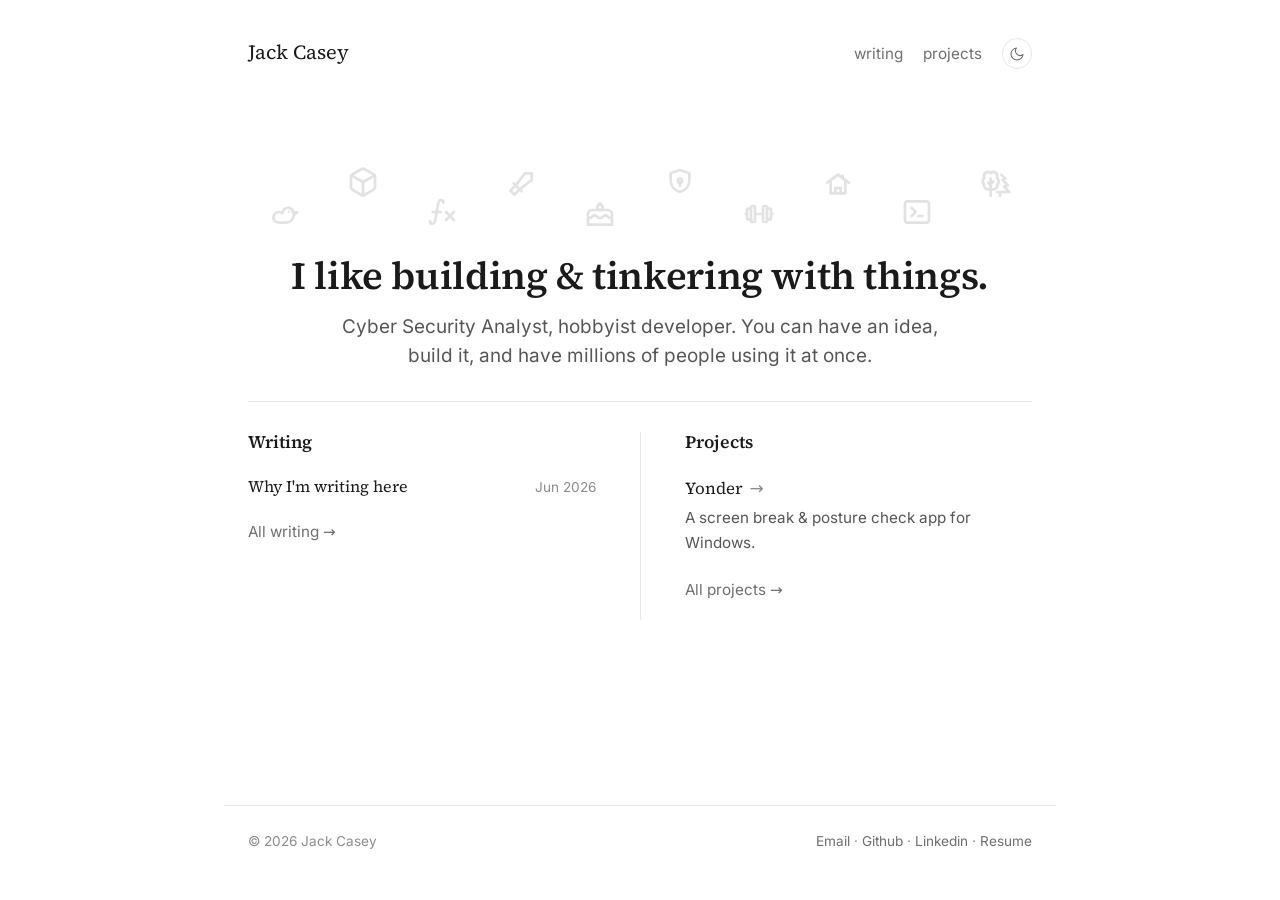
==== commit fcdd1a4c: "update" ====
--- a/index.html
+++ b/index.html
@@ -3,8 +3,8 @@
 <head>
   <meta charset="utf-8">
   <meta name="viewport" content="width=device-width, initial-scale=1">
-  <title>Jack Casey — security engineer and builder</title>
-  <meta name="description" content="Personal site of Jack Casey — security engineer who likes building clean software that people actually use.">
+  <title>Jack Casey — security analyst and builder</title>
+  <meta name="description" content="Personal site of Jack Casey — security analyst who likes to build & tinker with things.">
   <link rel="icon" href="/assets/favicon.svg" type="image/svg+xml">
   <link rel="preload" href="/assets/fonts/source-serif-4-var.woff2" as="font" type="font/woff2" crossorigin>
   <link rel="preload" href="/assets/fonts/inter-var.woff2" as="font" type="font/woff2" crossorigin>
--- a/assets/style.css
+++ b/assets/style.css
@@ -260,6 +260,7 @@
 .doodles {
   position: absolute; left: 0; right: 0; bottom: 100%; height: 116px;
   pointer-events: none; overflow: visible;
+  margin-bottom: 10px;
 }
 .doodle {
   position: absolute; width: 32px; height: 32px;
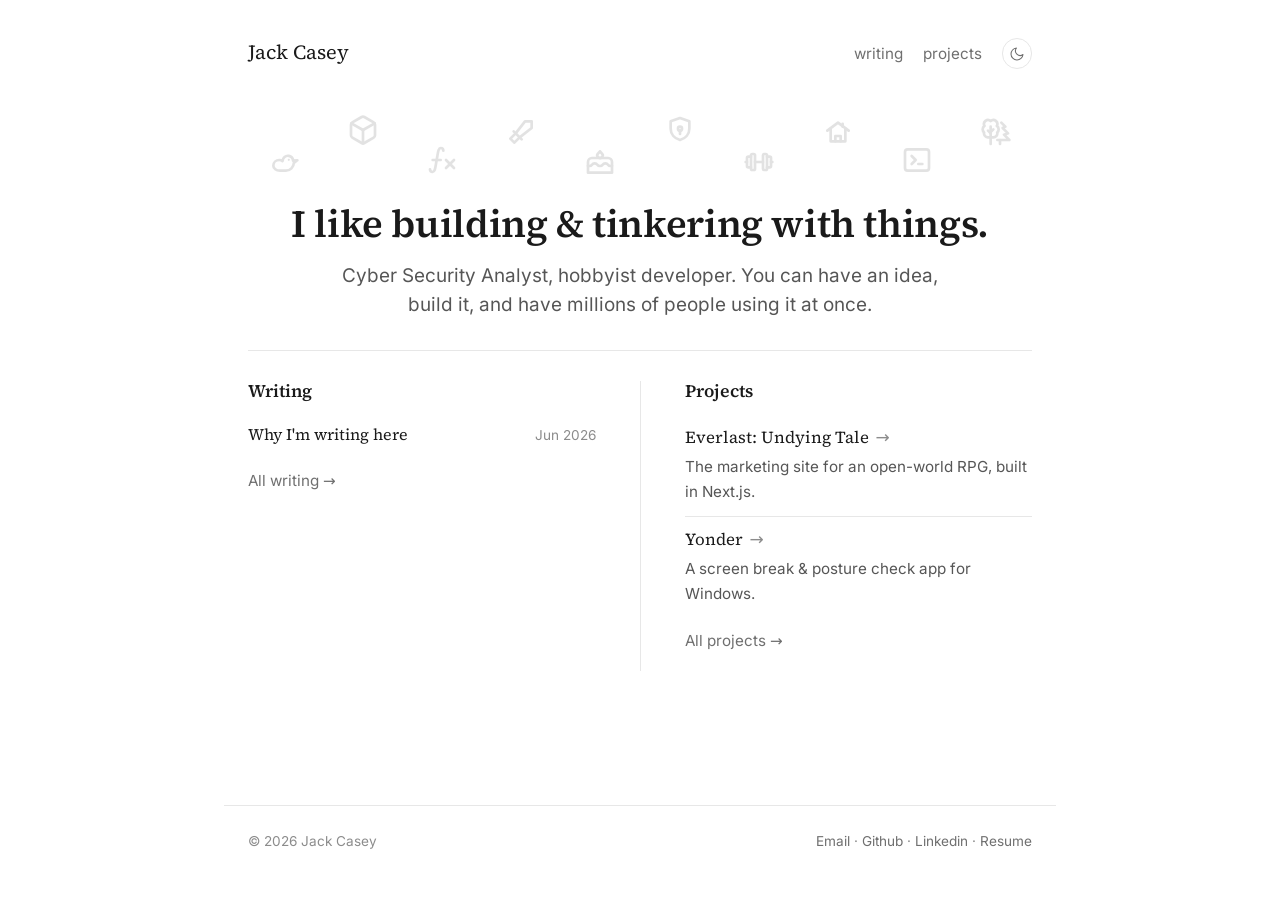
==== commit 81f87386: "seo" ====
--- a/index.html
+++ b/index.html
@@ -4,12 +4,39 @@
   <meta charset="utf-8">
   <meta name="viewport" content="width=device-width, initial-scale=1">
   <title>Jack Casey — security analyst and builder</title>
-  <meta name="description" content="Personal site of Jack Casey — security analyst who likes to build & tinker with things.">
+  <meta name="description" content="Personal site of Jack Casey, a security analyst who likes building and tinkering with things. Writing and projects.">
+  <link rel="canonical" href="https://jmtc.dev/">
+  <meta name="author" content="Jack Casey">
+  <meta name="theme-color" content="#faf8f3" media="(prefers-color-scheme: light)">
+  <meta name="theme-color" content="#121212" media="(prefers-color-scheme: dark)">
+  <meta property="og:type" content="website">
+  <meta property="og:site_name" content="Jack Casey">
+  <meta property="og:title" content="Jack Casey, security analyst and builder">
+  <meta property="og:description" content="Personal site of Jack Casey, a security analyst who likes building and tinkering with things. Writing and projects.">
+  <meta property="og:url" content="https://jmtc.dev/">
+  <meta property="og:image" content="https://jmtc.dev/assets/og.png">
+  <meta property="og:image:width" content="1200">
+  <meta property="og:image:height" content="630">
+  <meta property="og:image:alt" content="Jack Casey's site, jmtc.dev">
+  <meta name="twitter:card" content="summary_large_image">
   <link rel="icon" href="/assets/favicon.svg" type="image/svg+xml">
   <link rel="preload" href="/assets/fonts/source-serif-4-var.woff2" as="font" type="font/woff2" crossorigin>
   <link rel="preload" href="/assets/fonts/inter-var.woff2" as="font" type="font/woff2" crossorigin>
   <link rel="stylesheet" href="/assets/style.css">
   <script src="/assets/theme.js"></script>
+  <script type="application/ld+json">
+  {
+    "@context": "https://schema.org",
+    "@type": "Person",
+    "name": "Jack Casey",
+    "url": "https://jmtc.dev/",
+    "jobTitle": "Security Analyst",
+    "sameAs": [
+      "https://github.com/JMTC-dev",
+      "https://www.linkedin.com/in/jmtcasey"
+    ]
+  }
+  </script>
 </head>
 <body>
   <a class="skip-link" href="#main">Skip to content</a>
@@ -57,6 +84,12 @@
         <h2>Projects</h2>
         <ul class="project-list">
           <li>
+            <a class="project-link" href="/projects/everlast.html">
+              <span class="project-row"><span class="project-name">Everlast: Undying Tale</span><span class="project-arrow" aria-hidden="true">→</span></span>
+              <span class="project-blurb">The marketing site for an open-world RPG, built in Next.js.</span>
+            </a>
+          </li>
+          <li>
             <a class="project-link" href="/projects/yonder.html">
               <span class="project-row"><span class="project-name">Yonder</span><span class="project-arrow" aria-hidden="true">→</span></span>
               <span class="project-blurb">A screen break & posture check app for Windows.</span>
--- a/assets/style.css
+++ b/assets/style.css
@@ -213,7 +213,11 @@
 .project-index .project-link { padding: 0.85rem 0; }
 
 /* ---- Project page ---- */
-.project-page { width: 100%; max-width: 42rem; margin-inline: auto; }
+.project-page { width: 100%; max-width: 44rem; margin-inline: auto; }
+/* One uniform width — text fills the column so it lines up with the image and title. */
+.project-page .lede,
+.project-page p,
+.project-page .feature-list { max-width: none; }
 .project-meta { display: flex; flex-wrap: wrap; align-items: center; gap: 8px 10px; margin: 0.25rem 0 1.5rem; }
 .tag { font-size: 0.78rem; color: var(--muted); background: var(--card); border-radius: 6px; padding: 3px 9px; }
 .tag-status { display: inline-flex; align-items: center; gap: 6px; color: #8a6314; background: #f3e7d0; }
@@ -221,6 +225,12 @@
 :root[data-theme="dark"] .tag-status { color: #d6a85c; background: #322816; }
 @media (prefers-color-scheme: dark) {
   :root:not([data-theme]) .tag-status { color: #d6a85c; background: #322816; }
+}
+.tag-status.is-live { color: #2f6b3f; background: #dcefdf; }
+.tag-status.is-live .dot { background: #4c9a5f; }
+:root[data-theme="dark"] .tag-status.is-live { color: #82c793; background: #16301c; }
+@media (prefers-color-scheme: dark) {
+  :root:not([data-theme]) .tag-status.is-live { color: #82c793; background: #16301c; }
 }
 .project-media {
   display: block; width: 100%; height: auto;
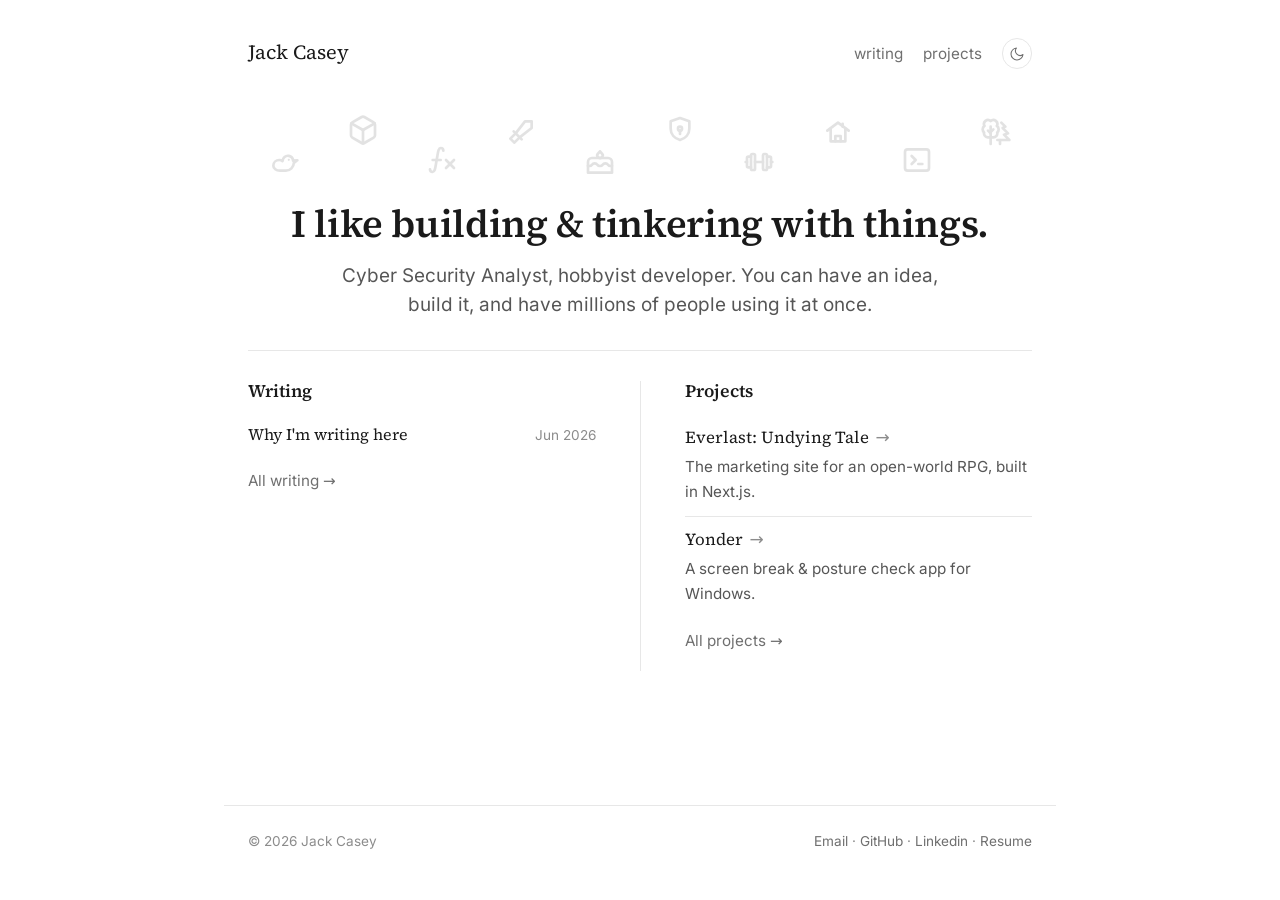
==== commit 48925644: "em" ====
--- a/index.html
+++ b/index.html
@@ -3,8 +3,8 @@
 <head>
   <meta charset="utf-8">
   <meta name="viewport" content="width=device-width, initial-scale=1">
-  <title>Jack Casey — security analyst and builder</title>
-  <meta name="description" content="Personal site of Jack Casey, a security analyst who likes building and tinkering with things. Writing and projects.">
+  <title>Jack Casey - security analyst and builder</title>
+  <meta name="description" content="I'm Jack, a cyber security analyst who likes building and tinkering with things. You'll find my writing and projects here.">
   <link rel="canonical" href="https://jmtc.dev/">
   <meta name="author" content="Jack Casey">
   <meta name="theme-color" content="#faf8f3" media="(prefers-color-scheme: light)">
@@ -12,7 +12,7 @@
   <meta property="og:type" content="website">
   <meta property="og:site_name" content="Jack Casey">
   <meta property="og:title" content="Jack Casey, security analyst and builder">
-  <meta property="og:description" content="Personal site of Jack Casey, a security analyst who likes building and tinkering with things. Writing and projects.">
+  <meta property="og:description" content="I'm Jack, a cyber security analyst who likes building and tinkering with things. You'll find my writing and projects here.">
   <meta property="og:url" content="https://jmtc.dev/">
   <meta property="og:image" content="https://jmtc.dev/assets/og.png">
   <meta property="og:image:width" content="1200">
@@ -105,7 +105,7 @@
     <span>© 2026 Jack Casey</span>
     <span class="footer-links">
       <a href="mailto:jmtcasey@gmail.com">Email</a> ·
-      <a href="https://github.com/JMTC-dev">Github</a> ·
+      <a href="https://github.com/JMTC-dev">GitHub</a> ·
       <a href="https://www.linkedin.com/in/jmtcasey">Linkedin</a> ·
       <a href="/assets/jack-casey-resume.pdf">Resume</a>
     </span>
--- a/assets/style.css
+++ b/assets/style.css
@@ -245,6 +245,24 @@
 .feature-list { list-style: none; padding: 0; margin: 1.25rem 0; max-width: 38rem; }
 .feature-list li { position: relative; padding-left: 1.1rem; margin: 0.55rem 0; color: var(--body); }
 .feature-list li::before { content: ""; position: absolute; left: 0; top: 0.68em; width: 5px; height: 5px; border-radius: 50%; background: var(--faint); }
+
+/* ---- Content tables + dividers (for pages made with the block builder) ---- */
+.post-body table, .project-page table {
+  width: 100%; border-collapse: collapse; margin: 1.6rem 0;
+  font-size: 0.95rem; line-height: 1.5;
+}
+.post-body th, .post-body td,
+.project-page th, .project-page td {
+  padding: 0.55rem 0.8rem; text-align: left; vertical-align: top;
+  border-bottom: 1px solid var(--line);
+}
+.post-body th, .project-page th { font-weight: 600; color: var(--ink); background: var(--card); }
+.post-body tr:last-child td, .project-page tr:last-child td { border-bottom: 0; }
+
+.post-body hr, .project-page hr {
+  border: 0; height: 1px; width: 6rem; max-width: 40%;
+  background: var(--line); margin: 2.2rem auto;
+}
 
 /* ---- Gentle entrance ---- */
 /* A plain fade-in on load. Deliberately no "hide until fully loaded" reveal and
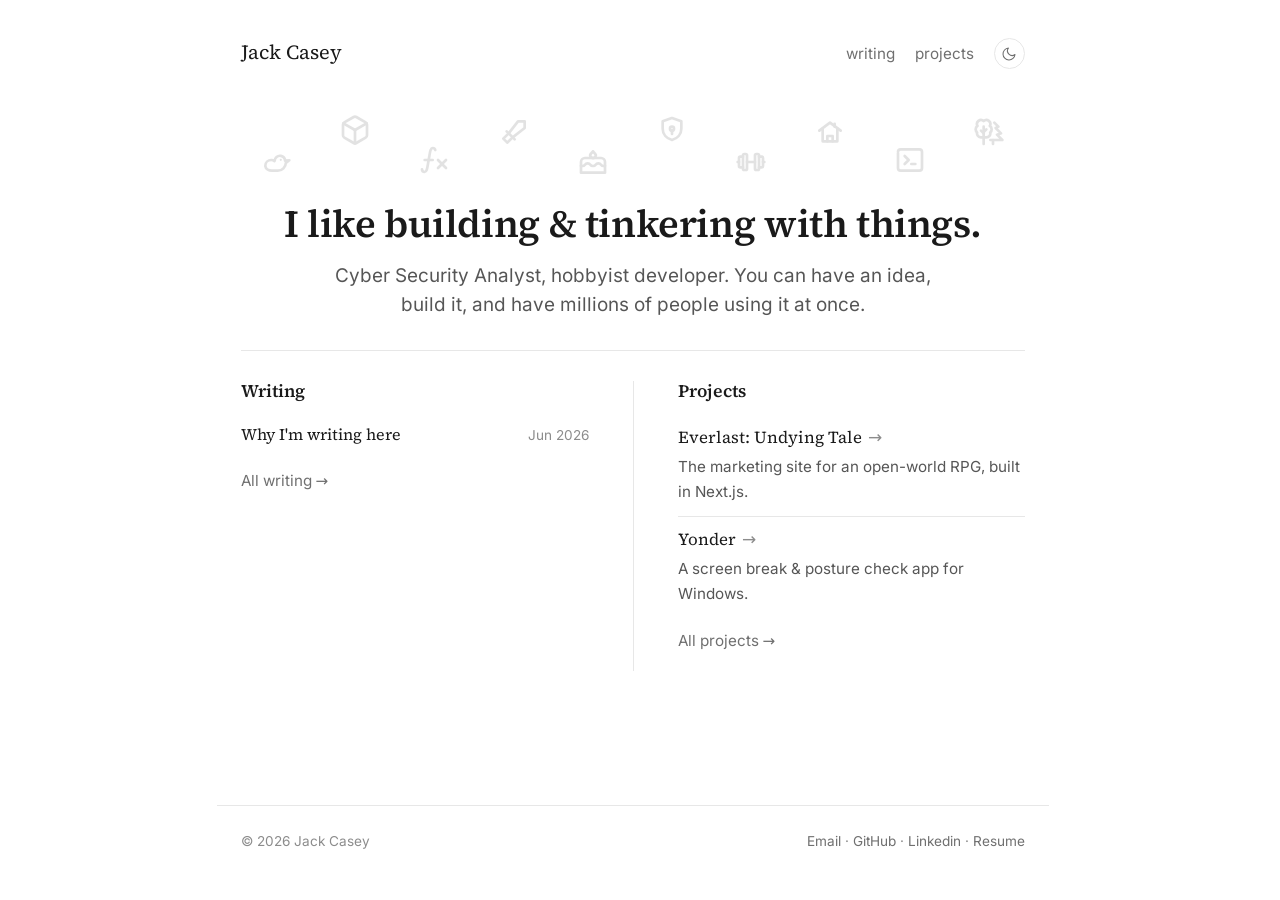
==== commit e0d7d40c: "updates" ====
--- a/index.html
+++ b/index.html
@@ -42,10 +42,10 @@
   <a class="skip-link" href="#main">Skip to content</a>
 
   <header class="site-header wrap">
-    <a class="brand" href="/">Jack Casey</a>
+    <a class="brand" href="/">Jack Casey<svg class="squiggle" viewBox="0 0 60 6" fill="none" stroke="currentColor" stroke-width="1.6" stroke-linecap="round" preserveAspectRatio="none" aria-hidden="true"><path pathLength="1" d="M2 4.5 Q 10 2 22 4 T 40 3.5 T 58 4.5"/></svg></a>
     <nav class="site-nav" aria-label="Primary">
-      <a href="/writing/">Writing</a>
-      <a href="/projects/">Projects</a>
+      <a href="/writing/">Writing<svg class="squiggle" viewBox="0 0 60 6" fill="none" stroke="currentColor" stroke-width="1.6" stroke-linecap="round" preserveAspectRatio="none" aria-hidden="true"><path pathLength="1" d="M2 4.5 Q 12 1.5 24 3.5 T 44 3 T 58 4"/></svg></a>
+      <a href="/projects/">Projects<svg class="squiggle" viewBox="0 0 60 6" fill="none" stroke="currentColor" stroke-width="1.6" stroke-linecap="round" preserveAspectRatio="none" aria-hidden="true"><path pathLength="1" d="M2 4 Q 14 1.5 26 4 T 46 3 T 58 4.5"/></svg></a>
       <button class="theme-toggle" type="button" data-theme-toggle aria-label="Toggle dark mode" aria-pressed="false">
         <svg class="icon icon-moon" viewBox="0 0 24 24" fill="none" stroke="currentColor" stroke-width="1.6" stroke-linecap="round" stroke-linejoin="round" aria-hidden="true"><path d="M21 12.8A9 9 0 1 1 11.2 3a7 7 0 0 0 9.8 9.8z"/></svg>
         <svg class="icon icon-sun" viewBox="0 0 24 24" fill="none" stroke="currentColor" stroke-width="1.6" stroke-linecap="round" stroke-linejoin="round" aria-hidden="true"><circle cx="12" cy="12" r="4"/><path d="M12 2v2M12 20v2M4.9 4.9l1.4 1.4M17.7 17.7l1.4 1.4M2 12h2M20 12h2M4.9 19.1l1.4-1.4M17.7 6.3l1.4-1.4"/></svg>
@@ -56,16 +56,16 @@
   <main class="wrap fade-in" id="main">
     <section class="intro">
       <div class="doodles" aria-hidden="true">
-        <span class="doodle d-cube p1"><svg viewBox="0 0 24 24" fill="none" stroke="currentColor" stroke-width="2" stroke-linecap="round" stroke-linejoin="round"><path d="M21 16.008v-8.018a1.98 1.98 0 0 0 -1 -1.717l-7 -4.008a2.016 2.016 0 0 0 -2 0l-7 4.008c-.619 .355 -1 1.01 -1 1.718v8.018c0 .709 .381 1.363 1 1.717l7 4.008a2.016 2.016 0 0 0 2 0l7 -4.008c.619 -.355 1 -1.01 1 -1.718z"/><path d="M12 22v-10"/><path d="M12 12l8.73 -5.04"/><path d="M3.27 6.96l8.73 5.04"/></svg></span>
-        <span class="doodle d-sword p2"><svg viewBox="0 0 24 24" fill="none" stroke="currentColor" stroke-width="2" stroke-linecap="round" stroke-linejoin="round"><path d="M20 4v5l-9 7l-4 4l-3 -3l4 -4l7 -9z"/><path d="M6.5 11.5l6 6"/></svg></span>
-        <span class="doodle d-math p3"><svg viewBox="0 0 24 24" fill="none" stroke="currentColor" stroke-width="2" stroke-linecap="round" stroke-linejoin="round"><path d="M3 19a2 2 0 0 0 2 2c2 0 2 -4 3 -9s1 -9 3 -9a2 2 0 0 1 2 2"/><path d="M5 12h6"/><path d="M15 12l6 6"/><path d="M15 18l6 -6"/></svg></span>
-        <span class="doodle d-terminal p4"><svg viewBox="0 0 24 24" fill="none" stroke="currentColor" stroke-width="2" stroke-linecap="round" stroke-linejoin="round"><path d="M8 9l3 3l-3 3"/><path d="M13 15l3 0"/><path d="M3 4m0 2a2 2 0 0 1 2 -2h14a2 2 0 0 1 2 2v12a2 2 0 0 1 -2 2h-14a2 2 0 0 1 -2 -2z"/></svg></span>
-        <span class="doodle d-trees p5"><svg viewBox="0 0 24 24" fill="none" stroke="currentColor" stroke-width="2" stroke-linecap="round" stroke-linejoin="round"><path d="M16 5l3 3l-2 1l4 4l-3 1l4 4h-9"/><path d="M15 21l0 -3"/><path d="M8 13l-2 -2"/><path d="M8 12l2 -2"/><path d="M8 21v-13"/><path d="M5.824 16a3 3 0 0 1 -2.743 -3.69a3 3 0 0 1 .304 -4.833a3 3 0 0 1 4.615 -3.707a3 3 0 0 1 4.614 3.707a3 3 0 0 1 .305 4.833a3 3 0 0 1 -2.919 3.695h-4z"/></svg></span>
-        <span class="doodle d-duck p6"><svg viewBox="0 0 24 24" fill="none" stroke="currentColor" stroke-width="2" stroke-linecap="round" stroke-linejoin="round"><path d="M4 14.8 C4 12.3 6 10.5 8.5 10.5 C9.4 10.5 10.2 10.8 10.9 11.3 C11.1 8.8 13.2 7 15.6 7.4 C17.4 7.7 18.7 9.2 18.8 11 L22 10.7 L19.4 12.6 C19.3 15.9 16.7 18.5 13.4 18.5 H9 C6.2 18.5 4 16.8 4 14.8 Z"/><circle cx="15.6" cy="10.4" r="0.8" fill="currentColor" stroke="none"/></svg></span>
-        <span class="doodle d-shield p7"><svg viewBox="0 0 24 24" fill="none" stroke="currentColor" stroke-width="2" stroke-linecap="round" stroke-linejoin="round"><path d="M12 3l7 2.5v5.5c0 4.3 -3 7.4 -7 8.5c-4 -1.1 -7 -4.2 -7 -8.5v-5.5z"/><circle cx="12" cy="11" r="1.5"/><path d="M12 12.5v2.5"/></svg></span>
-        <span class="doodle d-barbell p8"><svg viewBox="0 0 24 24" fill="none" stroke="currentColor" stroke-width="2" stroke-linecap="round" stroke-linejoin="round"><path d="M2 12h1"/><path d="M6 8h-2a1 1 0 0 0 -1 1v6a1 1 0 0 0 1 1h2"/><path d="M6 7v10a1 1 0 0 0 1 1h1a1 1 0 0 0 1 -1v-10a1 1 0 0 0 -1 -1h-1a1 1 0 0 0 -1 1"/><path d="M9 12h6"/><path d="M15 7v10a1 1 0 0 0 1 1h1a1 1 0 0 0 1 -1v-10a1 1 0 0 0 -1 -1h-1a1 1 0 0 0 -1 1"/><path d="M18 8h2a1 1 0 0 1 1 1v6a1 1 0 0 1 -1 1h-2"/><path d="M22 12h-1"/></svg></span>
-        <span class="doodle d-cabin p9"><svg viewBox="0 0 24 24" fill="none" stroke="currentColor" stroke-width="2" stroke-linecap="round" stroke-linejoin="round"><path d="M4 11l8 -6l8 6"/><path d="M6.5 9.5v9.5h11v-9.5"/><path d="M15.5 5.8v2.2"/><path d="M10 19v-4h4v4"/></svg></span>
-        <span class="doodle d-cake p10"><svg viewBox="0 0 24 24" fill="none" stroke="currentColor" stroke-width="2" stroke-linecap="round" stroke-linejoin="round"><path d="M3 20h18v-8a3 3 0 0 0 -3 -3h-12a3 3 0 0 0 -3 3v8"/><path d="M3 14.803c.312 .135 .654 .204 1 .197a2.4 2.4 0 0 0 2 -1a2.4 2.4 0 0 1 2 -1a2.4 2.4 0 0 1 2 1a2.4 2.4 0 0 0 2 1a2.4 2.4 0 0 0 2 -1a2.4 2.4 0 0 1 2 -1a2.4 2.4 0 0 1 2 1a2.4 2.4 0 0 0 2 1c.35 .007 .692 -.062 1 -.197"/><path d="M12 4l1.465 1.638a2 2 0 1 1 -3.015 .099l1.55 -1.737"/></svg></span>
+        <span class="doodle d-cube p1"><svg viewBox="0 0 24 24" fill="none" stroke="currentColor" stroke-width="2" stroke-linecap="round" stroke-linejoin="round"><path pathLength="1" d="M21 16.008v-8.018a1.98 1.98 0 0 0 -1 -1.717l-7 -4.008a2.016 2.016 0 0 0 -2 0l-7 4.008c-.619 .355 -1 1.01 -1 1.718v8.018c0 .709 .381 1.363 1 1.717l7 4.008a2.016 2.016 0 0 0 2 0l7 -4.008c.619 -.355 1 -1.01 1 -1.718z"/><path pathLength="1" d="M12 22v-10"/><path pathLength="1" d="M12 12l8.73 -5.04"/><path pathLength="1" d="M3.27 6.96l8.73 5.04"/></svg></span>
+        <span class="doodle d-sword p2"><svg viewBox="0 0 24 24" fill="none" stroke="currentColor" stroke-width="2" stroke-linecap="round" stroke-linejoin="round"><path pathLength="1" d="M20 4v5l-9 7l-4 4l-3 -3l4 -4l7 -9z"/><path pathLength="1" d="M6.5 11.5l6 6"/></svg></span>
+        <span class="doodle d-math p3"><svg viewBox="0 0 24 24" fill="none" stroke="currentColor" stroke-width="2" stroke-linecap="round" stroke-linejoin="round"><path pathLength="1" d="M3 19a2 2 0 0 0 2 2c2 0 2 -4 3 -9s1 -9 3 -9a2 2 0 0 1 2 2"/><path pathLength="1" d="M5 12h6"/><path pathLength="1" d="M15 12l6 6"/><path pathLength="1" d="M15 18l6 -6"/></svg></span>
+        <span class="doodle d-terminal p4"><svg viewBox="0 0 24 24" fill="none" stroke="currentColor" stroke-width="2" stroke-linecap="round" stroke-linejoin="round"><path pathLength="1" d="M8 9l3 3l-3 3"/><path pathLength="1" d="M13 15l3 0"/><path pathLength="1" d="M3 4m0 2a2 2 0 0 1 2 -2h14a2 2 0 0 1 2 2v12a2 2 0 0 1 -2 2h-14a2 2 0 0 1 -2 -2z"/></svg></span>
+        <span class="doodle d-trees p5"><svg viewBox="0 0 24 24" fill="none" stroke="currentColor" stroke-width="2" stroke-linecap="round" stroke-linejoin="round"><path pathLength="1" d="M16 5l3 3l-2 1l4 4l-3 1l4 4h-9"/><path pathLength="1" d="M15 21l0 -3"/><path pathLength="1" d="M8 13l-2 -2"/><path pathLength="1" d="M8 12l2 -2"/><path pathLength="1" d="M8 21v-13"/><path pathLength="1" d="M5.824 16a3 3 0 0 1 -2.743 -3.69a3 3 0 0 1 .304 -4.833a3 3 0 0 1 4.615 -3.707a3 3 0 0 1 4.614 3.707a3 3 0 0 1 .305 4.833a3 3 0 0 1 -2.919 3.695h-4z"/></svg></span>
+        <span class="doodle d-duck p6"><svg viewBox="0 0 24 24" fill="none" stroke="currentColor" stroke-width="2" stroke-linecap="round" stroke-linejoin="round"><path pathLength="1" d="M4 14.8 C4 12.3 6 10.5 8.5 10.5 C9.4 10.5 10.2 10.8 10.9 11.3 C11.1 8.8 13.2 7 15.6 7.4 C17.4 7.7 18.7 9.2 18.8 11 L22 10.7 L19.4 12.6 C19.3 15.9 16.7 18.5 13.4 18.5 H9 C6.2 18.5 4 16.8 4 14.8 Z"/><circle cx="15.6" cy="10.4" r="0.8" fill="currentColor" stroke="none"/></svg></span>
+        <span class="doodle d-shield p7"><svg viewBox="0 0 24 24" fill="none" stroke="currentColor" stroke-width="2" stroke-linecap="round" stroke-linejoin="round"><path pathLength="1" d="M12 3l7 2.5v5.5c0 4.3 -3 7.4 -7 8.5c-4 -1.1 -7 -4.2 -7 -8.5v-5.5z"/><circle pathLength="1" cx="12" cy="11" r="1.5"/><path pathLength="1" d="M12 12.5v2.5"/></svg></span>
+        <span class="doodle d-barbell p8"><svg viewBox="0 0 24 24" fill="none" stroke="currentColor" stroke-width="2" stroke-linecap="round" stroke-linejoin="round"><path pathLength="1" d="M2 12h1"/><path pathLength="1" d="M6 8h-2a1 1 0 0 0 -1 1v6a1 1 0 0 0 1 1h2"/><path pathLength="1" d="M6 7v10a1 1 0 0 0 1 1h1a1 1 0 0 0 1 -1v-10a1 1 0 0 0 -1 -1h-1a1 1 0 0 0 -1 1"/><path pathLength="1" d="M9 12h6"/><path pathLength="1" d="M15 7v10a1 1 0 0 0 1 1h1a1 1 0 0 0 1 -1v-10a1 1 0 0 0 -1 -1h-1a1 1 0 0 0 -1 1"/><path pathLength="1" d="M18 8h2a1 1 0 0 1 1 1v6a1 1 0 0 1 -1 1h-2"/><path pathLength="1" d="M22 12h-1"/></svg></span>
+        <span class="doodle d-cabin p9"><svg viewBox="0 0 24 24" fill="none" stroke="currentColor" stroke-width="2" stroke-linecap="round" stroke-linejoin="round"><path pathLength="1" d="M4 11l8 -6l8 6"/><path pathLength="1" d="M6.5 9.5v9.5h11v-9.5"/><path pathLength="1" d="M15.5 5.8v2.2"/><path pathLength="1" d="M10 19v-4h4v4"/></svg></span>
+        <span class="doodle d-cake p10"><svg viewBox="0 0 24 24" fill="none" stroke="currentColor" stroke-width="2" stroke-linecap="round" stroke-linejoin="round"><path pathLength="1" d="M3 20h18v-8a3 3 0 0 0 -3 -3h-12a3 3 0 0 0 -3 3v8"/><path pathLength="1" d="M3 14.803c.312 .135 .654 .204 1 .197a2.4 2.4 0 0 0 2 -1a2.4 2.4 0 0 1 2 -1a2.4 2.4 0 0 1 2 1a2.4 2.4 0 0 0 2 1a2.4 2.4 0 0 0 2 -1a2.4 2.4 0 0 1 2 -1a2.4 2.4 0 0 1 2 1a2.4 2.4 0 0 0 2 1c.35 .007 .692 -.062 1 -.197"/><path pathLength="1" d="M12 4l1.465 1.638a2 2 0 1 1 -3.015 .099l1.55 -1.737"/></svg></span>
       </div>
       <h1>I like building & tinkering with things.</h1>
       <p class="lede">Cyber Security Analyst, hobbyist developer. You can have an idea, build it, and have millions of people using it at once.</p>
@@ -75,7 +75,7 @@
       <section id="writing" class="pillar">
         <h2>Writing</h2>
         <ul class="post-list compact">
-          <li><a href="/writing/welcome.html">Why I'm writing here</a><span class="date">Jun 2026</span></li>
+          <li><a href="/writing/welcome.html">Why I'm writing here</a><span class="date swap"><span class="swap-a">Jun 2026</span><span class="swap-b">2 min read</span></span></li>
         </ul>
         <p class="more-link"><a href="/writing/">All writing →</a></p>
       </section>
@@ -102,12 +102,12 @@
   </main>
 
   <footer class="site-footer wrap" id="contact">
-    <span>© 2026 Jack Casey</span>
+    <span class="cpy">© 2026 Jack Casey</span>
     <span class="footer-links">
-      <a href="mailto:jmtcasey@gmail.com">Email</a> ·
-      <a href="https://github.com/JMTC-dev">GitHub</a> ·
-      <a href="https://www.linkedin.com/in/jmtcasey">Linkedin</a> ·
-      <a href="/assets/jack-casey-resume.pdf">Resume</a>
+      <a href="mailto:jmtcasey@gmail.com">Email<svg class="squiggle" viewBox="0 0 60 6" fill="none" stroke="currentColor" stroke-width="1.4" stroke-linecap="round" preserveAspectRatio="none" aria-hidden="true"><path pathLength="1" d="M2 4.5 Q 12 1.5 24 3.5 T 44 3 T 58 4"/></svg></a> ·
+      <a href="https://github.com/JMTC-dev">GitHub<svg class="squiggle" viewBox="0 0 60 6" fill="none" stroke="currentColor" stroke-width="1.4" stroke-linecap="round" preserveAspectRatio="none" aria-hidden="true"><path pathLength="1" d="M2 4 Q 14 1.5 26 4 T 46 3 T 58 4.5"/></svg></a> ·
+      <a href="https://www.linkedin.com/in/jmtcasey">Linkedin<svg class="squiggle" viewBox="0 0 60 6" fill="none" stroke="currentColor" stroke-width="1.4" stroke-linecap="round" preserveAspectRatio="none" aria-hidden="true"><path pathLength="1" d="M2 4.5 Q 12 1.5 24 3.5 T 44 3 T 58 4"/></svg></a> ·
+      <a href="/assets/jack-casey-resume.pdf">Resume<svg class="squiggle" viewBox="0 0 60 6" fill="none" stroke="currentColor" stroke-width="1.4" stroke-linecap="round" preserveAspectRatio="none" aria-hidden="true"><path pathLength="1" d="M2 4 Q 14 1.5 26 4 T 46 3 T 58 4.5"/></svg></a>
     </span>
   </footer>
 
--- a/assets/style.css
+++ b/assets/style.css
@@ -64,7 +64,9 @@
 
 /* ---- Base ---- */
 *, *::before, *::after { box-sizing: border-box; }
-html { -webkit-text-size-adjust: 100%; scroll-behavior: smooth; }
+/* scrollbar-gutter keeps short pages (home) and scrolling pages (posts)
+   aligned — otherwise the scrollbar shifts the whole layout a few px left. */
+html { -webkit-text-size-adjust: 100%; scroll-behavior: smooth; scrollbar-gutter: stable; }
 body {
   margin: 0;
   min-height: 100vh;
@@ -131,6 +133,25 @@
 .site-nav a:hover { color: var(--ink); }
 .site-nav a[aria-current="page"] { color: var(--ink); }
 
+/* ---- Sketch underline: a hand-drawn squiggle draws itself in under the
+   hovered link, and sits drawn under the nav link for the current page.
+   Markup: append <svg class="squiggle">…</svg> inside the link. ---- */
+.site-nav a, .brand, .site-footer a { position: relative; }
+/* width:100% is required: svg is a replaced element, so left+right alone
+   would fall back to its intrinsic 60px width instead of the word's width. */
+.squiggle { position: absolute; left: 0; bottom: -5px; width: 100%; height: 6px; overflow: visible; pointer-events: none; }
+/* Gap (2) is longer than the path (1) so the endpoint never lands on a dash
+   boundary — with round linecaps that boundary renders as a stray dot. */
+.squiggle path { stroke-dasharray: 1 2; stroke-dashoffset: 1; }
+/* Footer links are small, so their wave sits flatter and quieter. */
+.site-footer .squiggle { height: 4px; bottom: -3px; }
+.site-nav a:hover .squiggle path,
+.brand:hover .squiggle path,
+.site-footer a:hover .squiggle path { stroke-dashoffset: 0; }
+@media (prefers-reduced-motion: no-preference) {
+  .squiggle path { transition: stroke-dashoffset 0.35s ease; }
+}
+
 /* ---- Theme toggle ---- */
 .theme-toggle {
   display: inline-flex;
@@ -143,15 +164,24 @@
   background: transparent;
   color: var(--nav);
   cursor: pointer;
+  position: relative;
 }
 .theme-toggle:hover { color: var(--ink); border-color: var(--faint); }
-.theme-toggle .icon { width: 1rem; height: 1rem; display: block; }
-.theme-toggle .icon-sun  { display: none; }
-:root[data-theme="dark"] .theme-toggle .icon-sun  { display: block; }
-:root[data-theme="dark"] .theme-toggle .icon-moon { display: none; }
+/* The two icons sit stacked; toggling swings the old one out and the new one
+   in. With reduced motion (or no JS) they simply swap. */
+.theme-toggle .icon { width: 1rem; height: 1rem; display: block; position: absolute; inset: 0; margin: auto; }
+.theme-toggle .icon-sun  { opacity: 0; transform: rotate(-100deg) scale(0.4); }
+:root[data-theme="dark"] .theme-toggle .icon-sun  { opacity: 1; transform: none; }
+:root[data-theme="dark"] .theme-toggle .icon-moon { opacity: 0; transform: rotate(100deg) scale(0.4); }
 @media (prefers-color-scheme: dark) {
-  :root:not([data-theme]) .theme-toggle .icon-sun  { display: block; }
-  :root:not([data-theme]) .theme-toggle .icon-moon { display: none; }
+  :root:not([data-theme]) .theme-toggle .icon-sun  { opacity: 1; transform: none; }
+  :root:not([data-theme]) .theme-toggle .icon-moon { opacity: 0; transform: rotate(100deg) scale(0.4); }
+}
+@media (prefers-reduced-motion: no-preference) {
+  /* !important so the swing survives the .theme-anim colour-fade override. */
+  .theme-toggle .icon {
+    transition: transform 0.5s cubic-bezier(0.34, 1.56, 0.64, 1), opacity 0.25s ease !important;
+  }
 }
 
 /* ---- Typography ---- */
@@ -269,11 +299,18 @@
    no cross-document @view-transition — both flickered on iOS WebKit. */
 @media (prefers-reduced-motion: no-preference) {
   .fade-in { animation: fadeUp 0.5s ease both; }
+  .site-header { animation: fadeUp 0.5s ease both; }
   @keyframes fadeUp { from { opacity: 0; transform: translateY(8px); } to { opacity: 1; transform: none; } }
 }
 
 /* Utility */
 .text-center { text-align: center; }
+/* Width-capped paragraphs (lede, body text) centre their boxes too. */
+.text-center p { margin-inline: auto; }
+/* On centred hero pages (404) the lede reads better on one natural line,
+   and the action link gets room to breathe. */
+.text-center .lede { max-width: none; }
+.text-center .muted { margin-top: 1.75rem; }
 
 /* Smooth colour fade when toggling light/dark (only during the toggle itself). */
 @media (prefers-reduced-motion: no-preference) {
@@ -356,30 +393,88 @@
 @keyframes fx-bake  { 0%{opacity:0; transform:translate(-50%,6px) scale(.5)} 20%{opacity:1; transform:translate(-50%,-6px) scale(1.16)} 36%{transform:translate(-50%,-8px) scale(1)} 76%{opacity:1; transform:translate(-50%,-11px)} 100%{opacity:0; transform:translate(-50%,-18px)} }
 @keyframes fx-puff  { 0%{opacity:0; transform:translate(0,0) scale(.4)} 25%{opacity:.5} 100%{opacity:0; transform:translate(5px,-24px) scale(1.7)} }
 
+/* Footer secret: click the copyright, get a little heart (doodles.js). */
+.cpy { position: relative; cursor: pointer; }
+.fx-heart { position: absolute; left: 50%; top: -4px; pointer-events: none; color: #c8564a; animation: fx-heart 1.25s ease forwards; }
+.fx-heart svg { width: 13px; height: 13px; display: block; }
+@keyframes fx-heart { 0%{opacity:0; transform:translate(-50%,4px) scale(.5)} 22%{opacity:1; transform:translate(-50%,-9px) scale(1.15)} 65%{opacity:1; transform:translate(-50%,-14px) scale(1)} 100%{opacity:0; transform:translate(-50%,-23px) scale(1)} }
+
 @media (prefers-reduced-motion: no-preference) {
-  .doodle { animation: doodle-float 5.5s ease-in-out infinite; }
-  .doodle.d-sword    { animation-delay: .6s; }
-  .doodle.d-math     { animation-delay: 1.2s; }
-  .doodle.d-terminal { animation-delay: 1.8s; }
-  .doodle.d-trees    { animation-delay: 2.4s; }
-  .doodle.d-duck     { animation-delay: 3s; }
-  .doodle.d-cake     { animation-delay: 0.9s; }
-  .doodle.d-shield   { animation-delay: 3.6s; }
-  .doodle.d-barbell  { animation-delay: 4.2s; }
-  .doodle.d-cabin    { animation-delay: 4.8s; }
-  .doodle.is-active           { animation: doodle-boop 0.5s ease; }
-  .doodle.d-cube.is-active    { animation: cube-solve 0.9s ease; }
-  .doodle.d-duck.is-active    { animation: doodle-bob 0.6s ease; }
-  .doodle.d-sword.is-active   { animation: doodle-swing 0.5s ease; }
-  .doodle.d-barbell.is-active { animation: doodle-lift 0.75s ease; }
-  .doodle.d-cake.is-active    { animation: doodle-rise 0.7s ease; }
-  @keyframes doodle-float { 0%,100%{transform:translateY(0)} 50%{transform:translateY(-6px)} }
+  /* Ambient drift: every doodle floats forever, but each on its own rhythm —
+     two float paths (one tips left first, one right) and no two durations the
+     same, so the row never moves in lockstep. The second animation is the
+     one-time settle after the sketch-in entrance. */
+  .doodle            { animation: doodle-float     5.6s ease-in-out       infinite, doodle-settle 2.4s ease; }
+  .doodle.d-sword    { animation: doodle-float-alt 6.3s ease-in-out 0.6s  infinite, doodle-settle 2.4s ease; }
+  .doodle.d-math     { animation: doodle-float     4.9s ease-in-out 1.2s  infinite, doodle-settle 2.4s ease; }
+  .doodle.d-terminal { animation: doodle-float-alt 6.8s ease-in-out 1.8s  infinite, doodle-settle 2.4s ease; }
+  .doodle.d-trees    { animation: doodle-float     5.2s ease-in-out 2.4s  infinite, doodle-settle 2.4s ease; }
+  .doodle.d-duck     { animation: doodle-float-alt 6.1s ease-in-out 3s    infinite, doodle-settle 2.4s ease; }
+  .doodle.d-cake     { animation: doodle-float     4.7s ease-in-out 0.9s  infinite, doodle-settle 2.4s ease; }
+  .doodle.d-shield   { animation: doodle-float-alt 6.6s ease-in-out 3.6s  infinite, doodle-settle 2.4s ease; }
+  .doodle.d-barbell  { animation: doodle-float     5.9s ease-in-out 4.2s  infinite, doodle-settle 2.4s ease; }
+  .doodle.d-cabin    { animation: doodle-float-alt 5.4s ease-in-out 4.8s  infinite, doodle-settle 2.4s ease; }
+  /* Every doodle has its own click reaction. doodle-settle stays in every
+     list so it is never re-added (a re-added animation restarts — which used
+     to snap the opacity mid-fade when a click reaction ended). */
+  .doodle.is-active            { animation: doodle-boop 0.5s ease, doodle-settle 2.4s ease; }
+  .doodle.d-cube.is-active     { animation: cube-solve 0.9s ease, doodle-settle 2.4s ease; }
+  .doodle.d-duck.is-active     { animation: doodle-bob 0.6s ease, doodle-settle 2.4s ease; }
+  .doodle.d-sword.is-active    { animation: doodle-swing 0.5s ease, doodle-settle 2.4s ease; }
+  .doodle.d-barbell.is-active  { animation: doodle-lift 0.75s ease, doodle-settle 2.4s ease; }
+  .doodle.d-cake.is-active     { animation: doodle-rise 0.7s ease, doodle-settle 2.4s ease; }
+  .doodle.d-math.is-active     { animation: doodle-scribble 0.6s ease, doodle-settle 2.4s ease; }
+  .doodle.d-terminal.is-active { animation: doodle-press 0.5s ease, doodle-settle 2.4s ease; }
+  .doodle.d-trees               { transform-origin: 50% 100%; }
+  .doodle.d-trees.is-active    { animation: doodle-gust 0.9s ease, doodle-settle 2.4s ease; }
+  .doodle.d-shield.is-active   { animation: doodle-block 0.55s ease, doodle-settle 2.4s ease; }
+  .doodle.d-cabin.is-active    { animation: doodle-snug 0.7s ease, doodle-settle 2.4s ease; }
+  @keyframes doodle-float     { 0%,100%{transform:translateY(0) rotate(0)} 30%{transform:translateY(-5px) rotate(-2deg)} 60%{transform:translateY(-1px) rotate(1.4deg)} }
+  @keyframes doodle-float-alt { 0%,100%{transform:translateY(0) rotate(0)} 35%{transform:translateY(-3px) rotate(1.8deg)} 70%{transform:translateY(-6px) rotate(-1.4deg)} }
   @keyframes doodle-boop  { 0%{transform:scale(1) rotate(0)} 30%{transform:scale(1.28) rotate(-8deg)} 60%{transform:scale(.96) rotate(6deg)} 100%{transform:scale(1) rotate(0)} }
   @keyframes doodle-bob   { 0%{transform:translateY(0) rotate(0)} 25%{transform:translateY(-7px) rotate(-7deg)} 50%{transform:translateY(0)} 75%{transform:translateY(-4px) rotate(5deg)} 100%{transform:translateY(0) rotate(0)} }
   @keyframes doodle-swing { 0%{transform:rotate(0)} 30%{transform:rotate(-24deg)} 60%{transform:rotate(13deg)} 100%{transform:rotate(0)} }
   @keyframes cube-solve   { 0%{transform:rotate(0); color:var(--ink)} 18%{color:#e74c3c} 38%{color:#3498db} 58%{color:#2ecc71} 78%{color:#f1c40f} 100%{transform:rotate(360deg); color:var(--ink)} }
   @keyframes doodle-lift  { 0%,100%{transform:translateY(0)} 18%{transform:translateY(-7px)} 36%{transform:translateY(0) scaleY(.94)} 54%{transform:translateY(-7px)} 72%{transform:translateY(0) scaleY(.97)} }
   @keyframes doodle-rise  { 0%{transform:translateY(0) scale(1)} 35%{transform:translateY(-4px) scale(1.13)} 70%{transform:translateY(0) scale(1)} 100%{transform:translateY(0) scale(1)} }
+  /* terminal: dips like a pressed Enter key, springs back as the command runs */
+  @keyframes doodle-press { 0%,100%{transform:none} 28%{transform:translateY(3px) scale(0.95, 0.88)} 60%{transform:translateY(-1.5px) scale(1.03)} }
+  /* math: scribbles like chalk on a board */
+  @keyframes doodle-scribble { 0%{transform:rotate(0)} 20%{transform:rotate(-8deg)} 40%{transform:rotate(6deg)} 60%{transform:rotate(-4deg)} 80%{transform:rotate(2deg)} 100%{transform:rotate(0)} }
+  /* trees: a gust bends them from the base as the leaves drop */
+  @keyframes doodle-gust { 0%{transform:rotate(0)} 25%{transform:rotate(-9deg)} 50%{transform:rotate(6deg)} 72%{transform:rotate(-3deg)} 100%{transform:rotate(0)} }
+  /* shield: braces, takes the hit, springs back */
+  @keyframes doodle-block { 0%{transform:scale(1)} 25%{transform:scale(0.86)} 55%{transform:scale(1.12)} 80%{transform:scale(0.97)} 100%{transform:scale(1)} }
+  /* cabin: settles snugly into the ground as the chimney puffs */
+  @keyframes doodle-snug { 0%,100%{transform:scale(1,1)} 30%{transform:translateY(1.5px) scale(1.08,0.9)} 60%{transform:scale(0.98,1.04)} }
+
+  /* ---- Drawn-in entrance: each doodle sketches itself in, left to right.
+     pathLength="1" in the markup makes every stroke one unit long, so a single
+     dash rule draws them all. Scoped to direct-child svg so click-effect
+     sprites (.fx) inside the doodle span are left alone. ---- */
+  .doodle > svg path, .doodle > svg circle {
+    stroke-dasharray: 1 2; stroke-dashoffset: 1;
+    animation: doodle-draw 0.9s ease forwards;
+  }
+  .p6  > svg path, .p6  > svg circle { animation-delay: 0s;   }
+  .p1  > svg path, .p1  > svg circle { animation-delay: .08s; }
+  .p3  > svg path, .p3  > svg circle { animation-delay: .16s; }
+  .p2  > svg path, .p2  > svg circle { animation-delay: .24s; }
+  .p10 > svg path, .p10 > svg circle { animation-delay: .32s; }
+  .p7  > svg path, .p7  > svg circle { animation-delay: .4s;  }
+  .p8  > svg path, .p8  > svg circle { animation-delay: .48s; }
+  .p9  > svg path, .p9  > svg circle { animation-delay: .56s; }
+  .p4  > svg path, .p4  > svg circle { animation-delay: .64s; }
+  .p5  > svg path, .p5  > svg circle { animation-delay: .72s; }
+  /* Filled bits (the duck's eye) can't be stroked in — fade them in after. */
+  .doodle > svg [stroke="none"] { animation: doodle-ink 0.5s ease both 0.9s; }
+  @keyframes doodle-draw   { to { stroke-dashoffset: 0; } }
+  @keyframes doodle-ink    { from { opacity: 0; } }
+  @keyframes doodle-settle { 0%, 55% { opacity: 0.4; } 100% { opacity: 0.12; } }
+  /* The hero follows the sketch: headline, then lede, then the lists. */
+  .intro h1    { animation: fadeUp 0.55s ease backwards 0.35s; }
+  .intro .lede { animation: fadeUp 0.55s ease backwards 0.5s; }
+  .pillars     { animation: fadeUp 0.55s ease backwards 0.65s; }
 }
 
 hr { border: 0; border-top: 1px solid var(--line); margin: 2.5rem 0; }
@@ -425,6 +520,19 @@
 .post-list.compact li { padding: 0.4rem 0; border-top: 0; }
 .post-list.compact li:not(:first-child) { border-top: 1px solid var(--line); }
 .post-list.compact a { font-size: 1rem; }
+
+/* Date morph: hovering a list row crossfades the date into the read time.
+   Markup: <span class="date swap"><span class="swap-a">Jun 2026</span>
+   <span class="swap-b">2 min read</span></span> */
+.swap { position: relative; display: inline-block; }
+.swap .swap-a, .swap .swap-b { display: inline-block; }
+.swap .swap-b { position: absolute; right: 0; top: 0; opacity: 0; transform: translateY(5px); white-space: nowrap; }
+li:hover > .swap .swap-a, .entry:hover .swap .swap-a { opacity: 0; transform: translateY(-5px); }
+li:hover > .swap .swap-b, .entry:hover .swap .swap-b { opacity: 1; transform: none; }
+@media (prefers-reduced-motion: no-preference) {
+  .swap .swap-a, .swap .swap-b { transition: opacity 0.22s ease, transform 0.22s ease; }
+}
+
 .more-link { margin-top: 0.85rem; font-size: 0.95rem; }
 .more-link a { color: var(--nav); text-decoration: none; }
 .more-link a:hover { color: var(--ink); text-decoration: underline; text-underline-offset: 3px; }
@@ -531,6 +639,27 @@
 .site-footer a { color: var(--nav); }
 .site-footer a:hover { color: var(--ink); }
 
+/* ---- 404: a lost duck, quietly looking around for the page.
+   Clicking it quacks, via doodles.js. ---- */
+.lost-duck { display: flex; justify-content: center; margin-top: 2.25rem; }
+.lost-duck .doodle { position: relative; width: 32px; height: 32px; opacity: 0.4; }
+.lost-duck .doodle:hover { opacity: 0.7; }
+.lost-duck .doodle.is-playing { opacity: 1; }
+@media (prefers-reduced-motion: no-preference) {
+  .lost-duck .doodle { animation: duck-lost 7s ease-in-out infinite; }
+  /* No doodle-settle here: it belongs to the homepage entrance. This later
+     rule outranks the generic duck click rule, which now carries settle. */
+  .lost-duck .doodle.is-active { animation: doodle-bob 0.6s ease; }
+  /* Mostly still; tilts one way, pauses, tilts the other, settles. */
+  @keyframes duck-lost {
+    0%, 12%   { transform: rotate(0); }
+    18%, 30%  { transform: rotate(-10deg) translateY(-1px); }
+    36%, 58%  { transform: rotate(0); }
+    64%, 76%  { transform: rotate(8deg) translateY(-1px); }
+    82%, 100% { transform: rotate(0); }
+  }
+}
+
 /* ---- Small screens ---- */
 @media (max-width: 34rem) {
   .site-header { padding-top: 1.75rem; }
